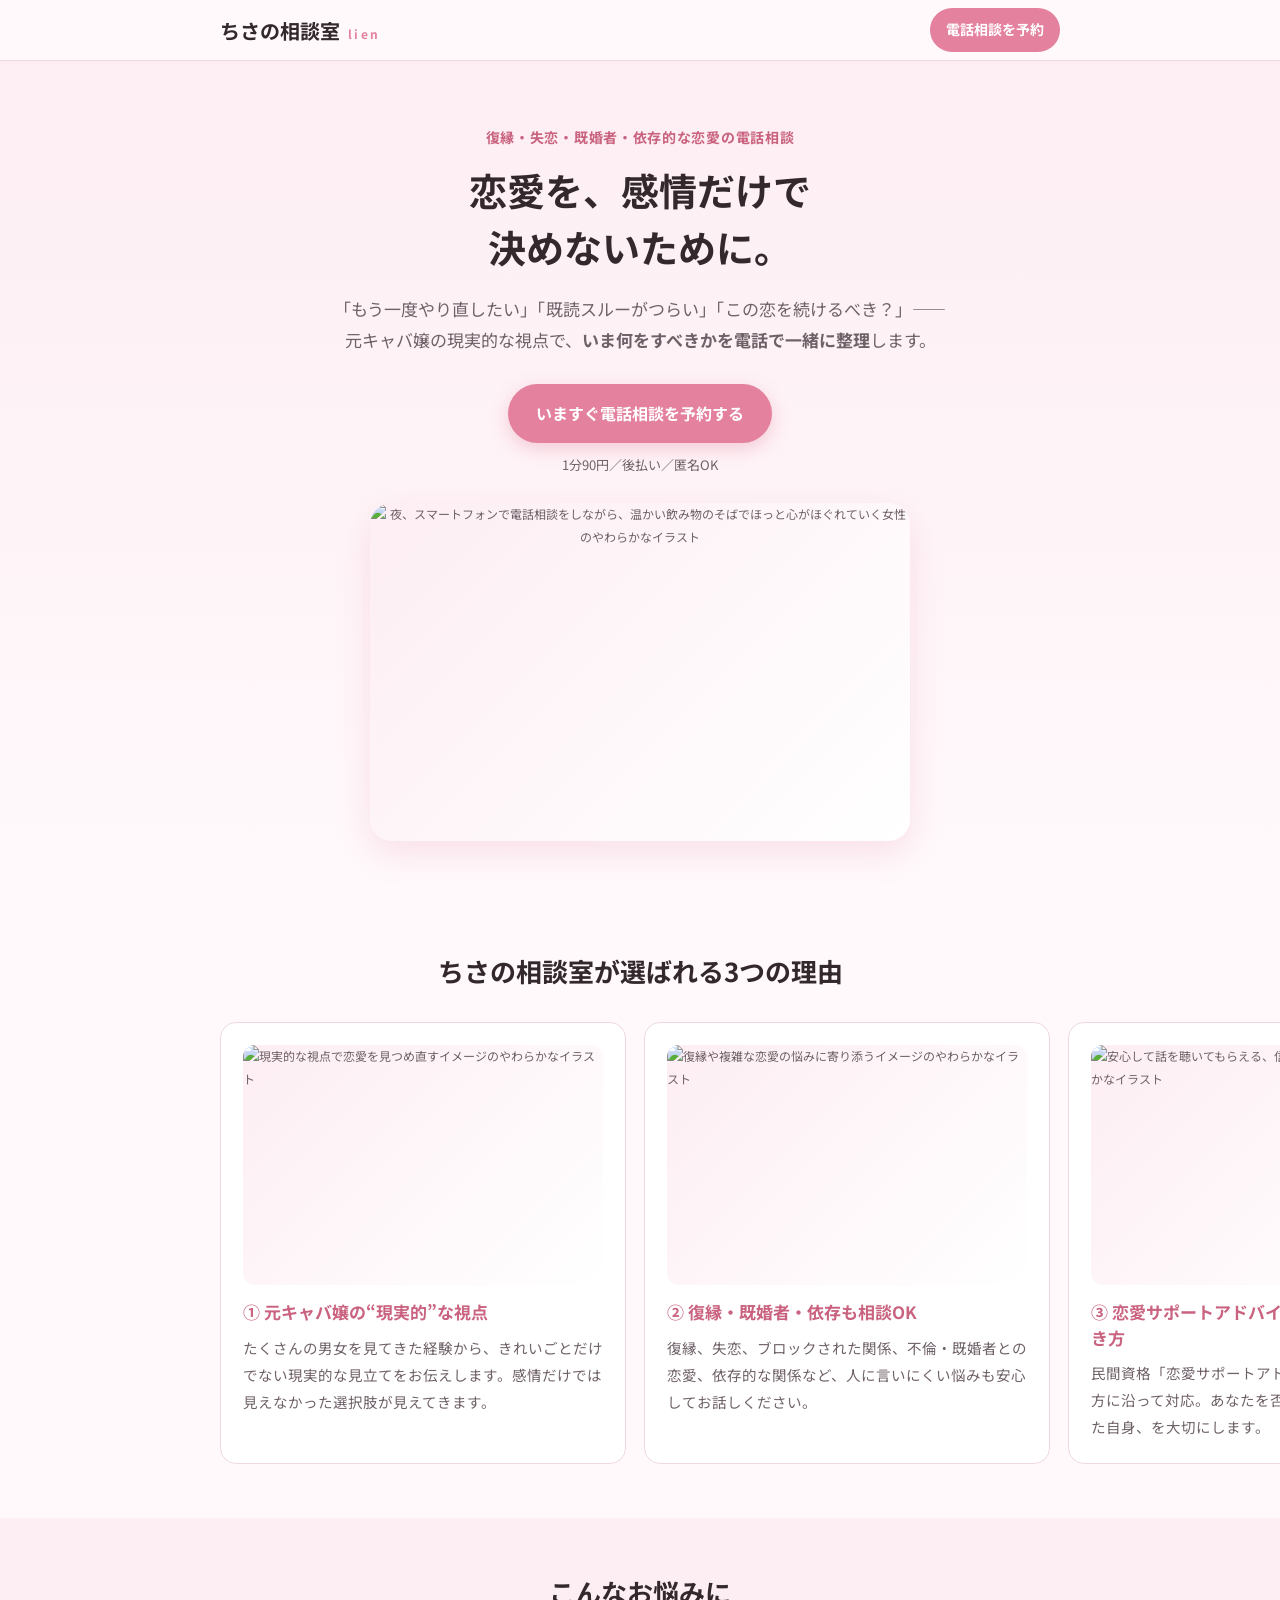
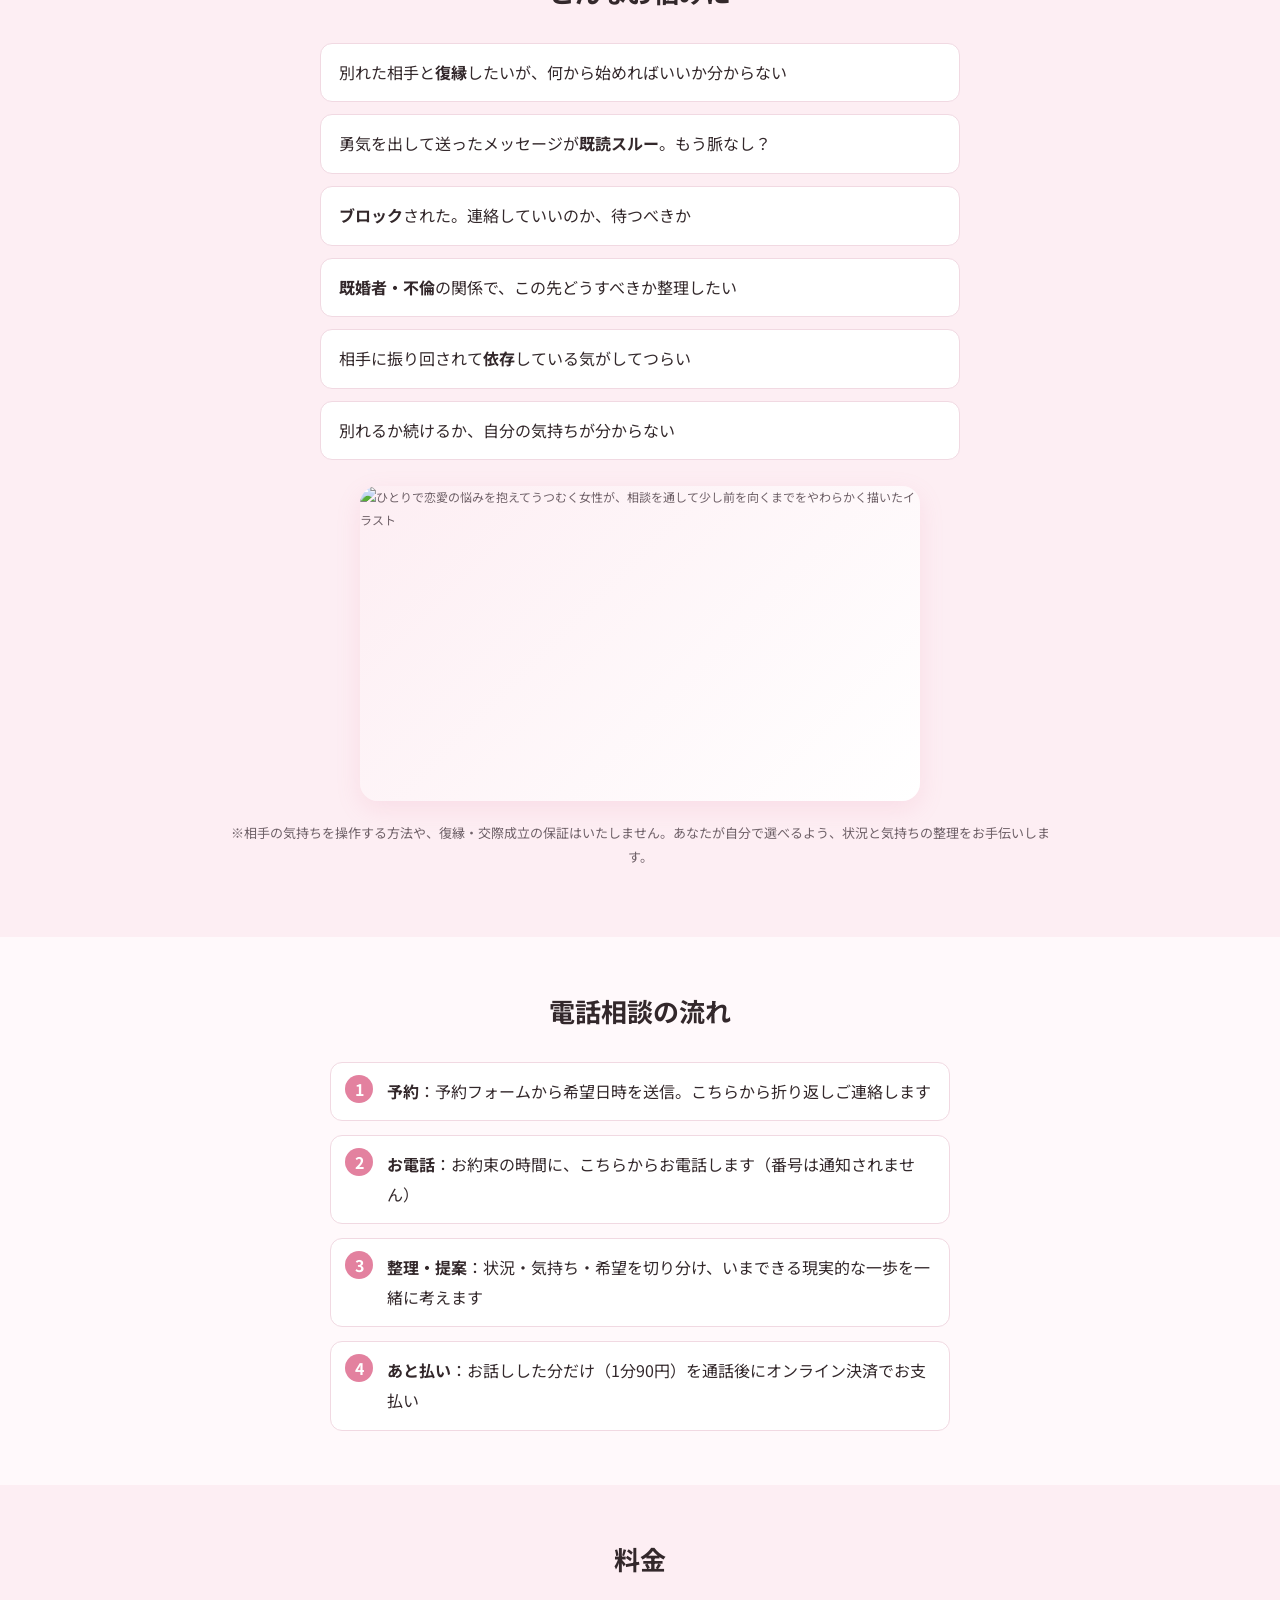
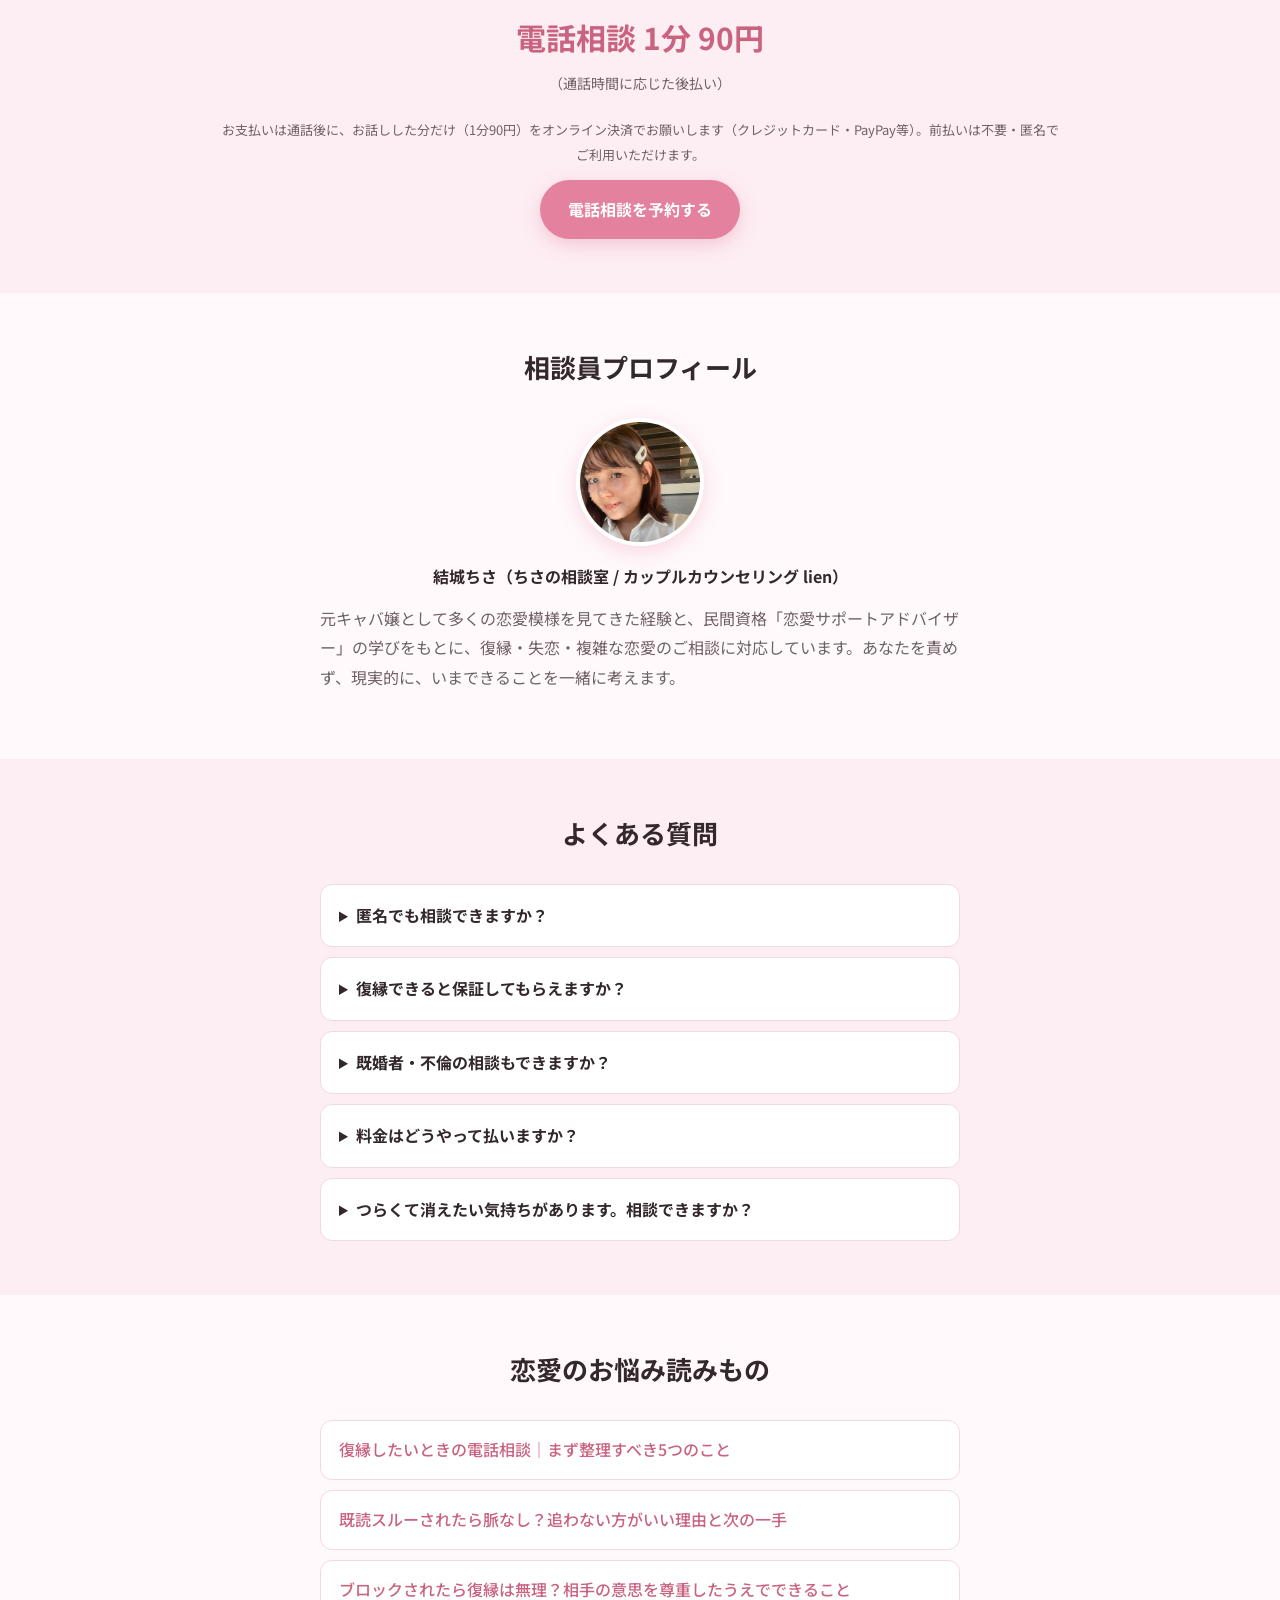
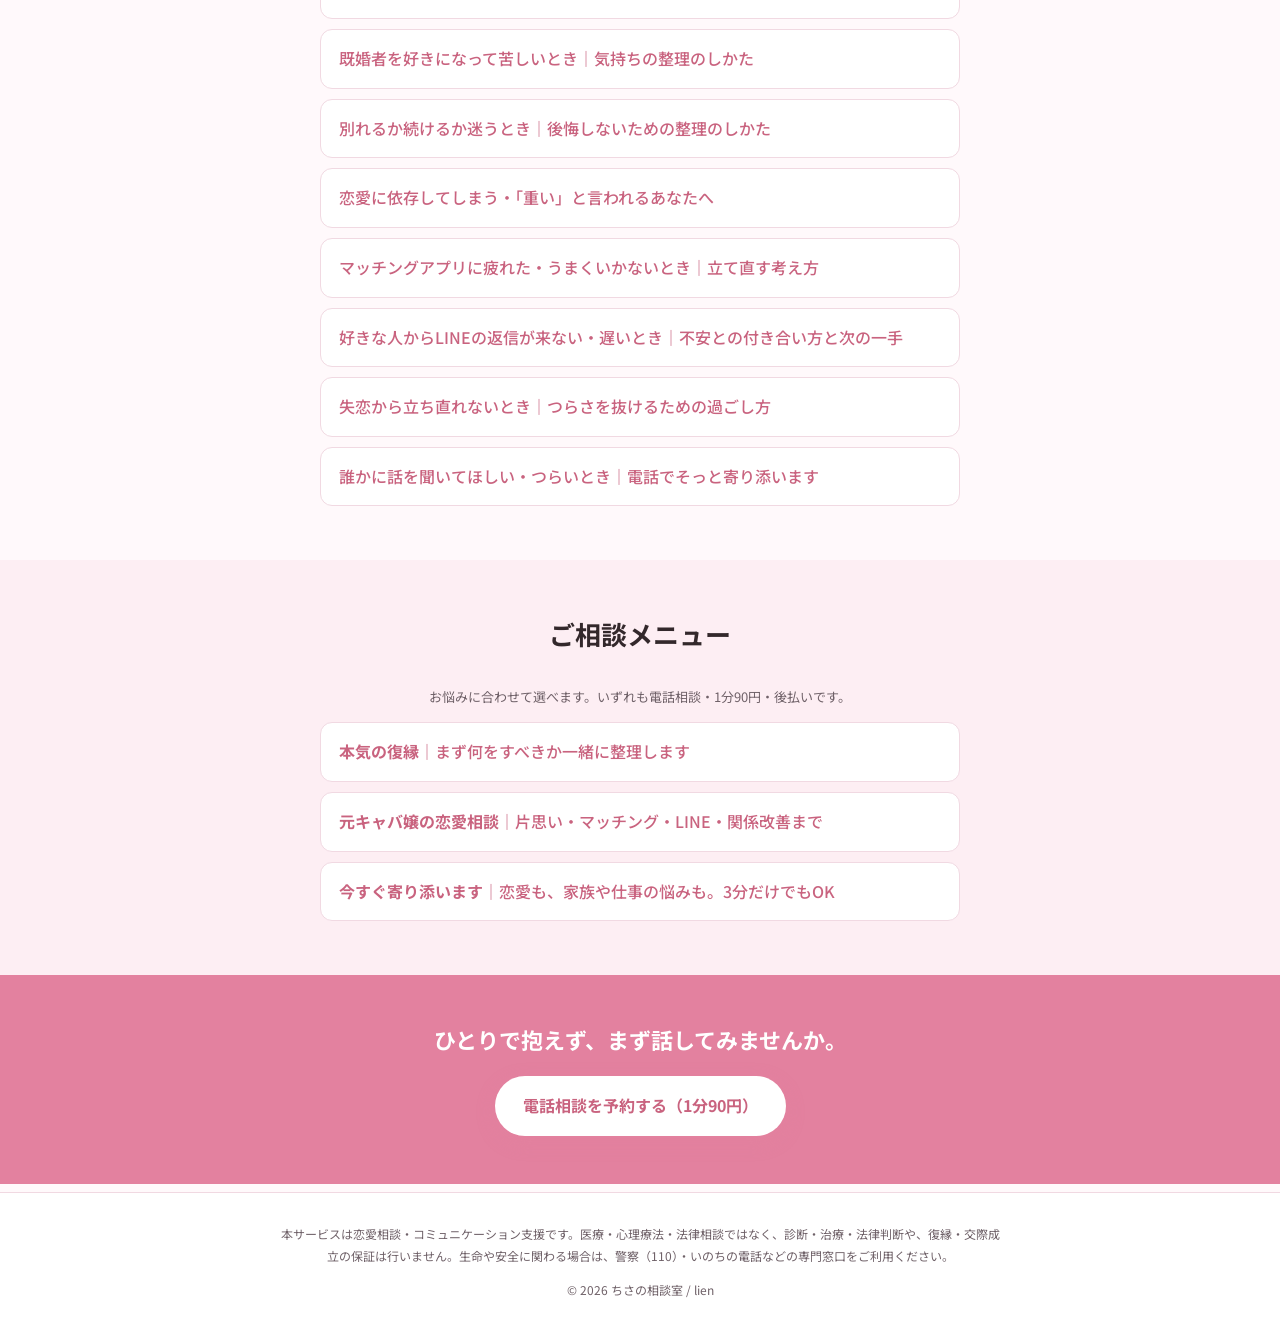
==== index.html @ 556e7021 "ココナラ撤去・自前サービス化：1分90円・通話後の従量後払い・予約フォーム/メール導線に変更" ====
<!DOCTYPE html>
<html lang="ja">
<head>
<meta charset="utf-8">
<meta name="viewport" content="width=device-width, initial-scale=1">
<title>復縁・恋愛の電話相談｜ちさの相談室（lien）｜元キャバ嬢の現実的アドバイス</title>
<meta name="description" content="復縁・失恋・既婚者・依存的な恋愛の電話相談。元キャバ嬢の現実的な視点と、恋愛サポートアドバイザー監修の安全な聴き方で、いま何をすべきかを一緒に整理します。1分90円・後払い。">
<meta name="keywords" content="復縁 電話相談,恋愛相談 電話,既婚者 恋愛 相談,ブロック 復縁,失恋 相談,元キャバ嬢 恋愛相談">
<link rel="canonical" href="https://soudan.lovesupport-advisor.com/">
<meta property="og:type" content="website">
<meta property="og:title" content="復縁・恋愛の電話相談｜ちさの相談室（lien）">
<meta property="og:description" content="復縁・失恋・既婚者・依存的な恋愛の電話相談。元キャバ嬢の現実的な視点で、いま何をすべきかを一緒に整理します。">
<meta property="og:url" content="https://soudan.lovesupport-advisor.com/">
<meta property="og:image" content="https://soudan.lovesupport-advisor.com/assets/img/ogp.png">
<meta name="twitter:card" content="summary_large_image">
<meta name="twitter:image" content="https://soudan.lovesupport-advisor.com/assets/img/ogp.png">
<link rel="preconnect" href="https://fonts.googleapis.com">
<link rel="preconnect" href="https://fonts.gstatic.com" crossorigin>
<link href="https://fonts.googleapis.com/css2?family=Noto+Sans+JP:wght@400;500;700&display=swap" rel="stylesheet">
<link rel="stylesheet" href="styles.css">
<script type="application/ld+json">
{
  "@context": "https://schema.org",
  "@type": "Service",
  "serviceType": "恋愛・復縁の電話相談",
  "provider": { "@type": "Person", "name": "結城ちさ", "brand": "ちさの相談室 / lien" },
  "areaServed": "JP",
  "description": "復縁・失恋・既婚者・依存的な恋愛の電話相談。元キャバ嬢の現実的な視点と、恋愛サポートアドバイザー監修の安全な聴き方で、いま何をすべきかを一緒に整理します。",
  "offers": { "@type": "Offer", "price": "90", "priceCurrency": "JPY", "description": "電話相談 1分90円（通話後の後払い）" }
}
</script>
</head>
<body>
<header class="hd">
  <div class="wrap hd__in">
    <a class="brand" href="./">ちさの相談室<span>lien</span></a>
    <a class="btn btn--sm" href="mailto:nonokapiano@icloud.com?subject=%E9%9B%BB%E8%A9%B1%E7%9B%B8%E8%AB%87%E3%81%AE%E4%BA%88%E7%B4%84%E5%B8%8C%E6%9C%9B" target="_blank" rel="noopener">電話相談を予約</a>
  </div>
</header>

<main>
  <!-- HERO -->
  <section class="hero">
    <div class="wrap">
      <p class="hero__eyebrow">復縁・失恋・既婚者・依存的な恋愛の電話相談</p>
      <h1 class="hero__title">恋愛を、感情だけで<br>決めないために。</h1>
      <p class="hero__lead">「もう一度やり直したい」「既読スルーがつらい」「この恋を続けるべき？」——<br>元キャバ嬢の現実的な視点で、<strong>いま何をすべきかを電話で一緒に整理</strong>します。</p>
      <div class="hero__cta">
        <a class="btn" href="mailto:nonokapiano@icloud.com?subject=%E9%9B%BB%E8%A9%B1%E7%9B%B8%E8%AB%87%E3%81%AE%E4%BA%88%E7%B4%84%E5%B8%8C%E6%9C%9B" target="_blank" rel="noopener">いますぐ電話相談を予約する</a>
        <span class="hero__note">1分90円／後払い／匿名OK</span>
      </div>
      <img class="ph hero__img" src="assets/img/hero.webp" alt="夜、スマートフォンで電話相談をしながら、温かい飲み物のそばでほっと心がほぐれていく女性のやわらかなイラスト" loading="eager" width="540" height="338">
    </div>
  </section>

  <!-- 強み -->
  <section class="sec">
    <div class="wrap">
      <h2 class="sec__title">ちさの相談室が選ばれる3つの理由</h2>
      <div class="cards">
        <div class="card">
          <img class="ph card__img" src="assets/img/strength-1.webp" alt="現実的な視点で恋愛を見つめ直すイメージのやわらかなイラスト" loading="lazy" width="360" height="240">
          <h3>① 元キャバ嬢の“現実的”な視点</h3>
          <p>たくさんの男女を見てきた経験から、きれいごとだけでない現実的な見立てをお伝えします。感情だけでは見えなかった選択肢が見えてきます。</p>
        </div>
        <div class="card">
          <img class="ph card__img" src="assets/img/strength-2.webp" alt="復縁や複雑な恋愛の悩みに寄り添うイメージのやわらかなイラスト" loading="lazy" width="360" height="240">
          <h3>② 復縁・既婚者・依存も相談OK</h3>
          <p>復縁、失恋、ブロックされた関係、不倫・既婚者との恋愛、依存的な関係など、人に言いにくい悩みも安心してお話しください。</p>
        </div>
        <div class="card">
          <img class="ph card__img" src="assets/img/strength-3.webp" alt="安心して話を聴いてもらえる、信頼と安全のイメージのやわらかなイラスト" loading="lazy" width="360" height="240">
          <h3>③ 恋愛サポートアドバイザー監修の安全な聴き方</h3>
          <p>民間資格「恋愛サポートアドバイザー」の倫理と聴き方に沿って対応。あなたを否定せず、決めるのはあなた自身、を大切にします。</p>
        </div>
      </div>
    </div>
  </section>

  <!-- こんな悩み -->
  <section class="sec sec--alt">
    <div class="wrap">
      <h2 class="sec__title">こんなお悩みに</h2>
      <ul class="needs">
        <li>別れた相手と<strong>復縁</strong>したいが、何から始めればいいか分からない</li>
        <li>勇気を出して送ったメッセージが<strong>既読スルー</strong>。もう脈なし？</li>
        <li><strong>ブロック</strong>された。連絡していいのか、待つべきか</li>
        <li><strong>既婚者・不倫</strong>の関係で、この先どうすべきか整理したい</li>
        <li>相手に振り回されて<strong>依存</strong>している気がしてつらい</li>
        <li>別れるか続けるか、自分の気持ちが分からない</li>
      </ul>
      <img class="ph nayami-img" src="assets/img/nayami.webp" alt="ひとりで恋愛の悩みを抱えてうつむく女性が、相談を通して少し前を向くまでをやわらかく描いたイラスト" loading="lazy" width="560" height="315">
      <p class="needs__note">※相手の気持ちを操作する方法や、復縁・交際成立の保証はいたしません。あなたが自分で選べるよう、状況と気持ちの整理をお手伝いします。</p>
    </div>
  </section>

  <!-- 流れ -->
  <section class="sec">
    <div class="wrap">
      <h2 class="sec__title">電話相談の流れ</h2>
      <ol class="flow">
        <li><b>予約</b>：予約フォームから希望日時を送信。こちらから折り返しご連絡します</li>
        <li><b>お電話</b>：お約束の時間に、こちらからお電話します（番号は通知されません）</li>
        <li><b>整理・提案</b>：状況・気持ち・希望を切り分け、いまできる現実的な一歩を一緒に考えます</li>
        <li><b>あと払い</b>：お話しした分だけ（1分90円）を通話後にオンライン決済でお支払い</li>
      </ol>
    </div>
  </section>

  <!-- 料金 -->
  <section class="sec sec--alt">
    <div class="wrap">
      <h2 class="sec__title">料金</h2>
      <p class="price"><b>電話相談 1分 90円</b><span>（通話時間に応じた後払い）</span></p>
      <p class="needs__note">お支払いは通話後に、お話しした分だけ（1分90円）をオンライン決済でお願いします（クレジットカード・PayPay等）。前払いは不要・匿名でご利用いただけます。</p>
      <div class="hero__cta"><a class="btn" href="mailto:nonokapiano@icloud.com?subject=%E9%9B%BB%E8%A9%B1%E7%9B%B8%E8%AB%87%E3%81%AE%E4%BA%88%E7%B4%84%E5%B8%8C%E6%9C%9B" target="_blank" rel="noopener">電話相談を予約する</a></div>
    </div>
  </section>

  <!-- プロフィール -->
  <section class="sec">
    <div class="wrap profile">
      <h2 class="sec__title">相談員プロフィール</h2>
      <img class="profile__photo" src="assets/img/profile.png" alt="ちさの相談室 相談員 結城ちさのプロフィール写真" loading="lazy" width="128" height="128">
      <p style="text-align:center"><b>結城ちさ（ちさの相談室 / カップルカウンセリング lien）</b></p>
      <p>元キャバ嬢として多くの恋愛模様を見てきた経験と、民間資格「恋愛サポートアドバイザー」の学びをもとに、復縁・失恋・複雑な恋愛のご相談に対応しています。あなたを責めず、現実的に、いまできることを一緒に考えます。</p>
    </div>
  </section>

  <!-- FAQ -->
  <section class="sec sec--alt">
    <div class="wrap">
      <h2 class="sec__title">よくある質問</h2>
      <div class="faq">
        <details><summary>匿名でも相談できますか？</summary><p>はい。お名前を出さずにご相談いただけます。安心してお話しください。</p></details>
        <details><summary>復縁できると保証してもらえますか？</summary><p>いいえ。恋愛の結果や相手の気持ちは保証できません。あなたが状況を整理し、自分で選べるよう支援するのが役割です。</p></details>
        <details><summary>既婚者・不倫の相談もできますか？</summary><p>はい。否定せずにお話をうかがい、状況の整理をお手伝いします。なお、法律上の判断は行いません。</p></details>
        <details><summary>料金はどうやって払いますか？</summary><p>通話後に、お話しした分だけ（1分90円）をオンライン決済でお支払いいただきます（クレジットカード・PayPay等）。前払いは不要です。</p></details>
        <details><summary>つらくて消えたい気持ちがあります。相談できますか？</summary><p>お気持ちをうかがいます。ただし医療や診断は行えないため、安全に関わる場合は専門の相談窓口や医療機関のご案内を優先します。</p></details>
      </div>
    </div>
  </section>

  <!-- お悩み記事 -->
  <section class="sec">
    <div class="wrap">
      <h2 class="sec__title">恋愛のお悩み読みもの</h2>
      <ul class="posts">
        <li><a href="articles/fukuen-denwa-soudan.html">復縁したいときの電話相談｜まず整理すべき5つのこと</a></li>
        <li><a href="articles/kidoku-suru.html">既読スルーされたら脈なし？追わない方がいい理由と次の一手</a></li>
        <li><a href="articles/block-fukuen.html">ブロックされたら復縁は無理？相手の意思を尊重したうえでできること</a></li>
        <li><a href="articles/kikonsha-renai.html">既婚者を好きになって苦しいとき｜気持ちの整理のしかた</a></li>
        <li><a href="articles/wakareru-mayou.html">別れるか続けるか迷うとき｜後悔しないための整理のしかた</a></li>
        <li><a href="articles/renai-izon.html">恋愛に依存してしまう・「重い」と言われるあなたへ</a></li>
        <li><a href="articles/matching-app-tsukareta.html">マッチングアプリに疲れた・うまくいかないとき｜立て直す考え方</a></li>
        <li><a href="articles/line-henji-konai.html">好きな人からLINEの返信が来ない・遅いとき｜不安との付き合い方と次の一手</a></li>
        <li><a href="articles/shitsuren-tachinaori.html">失恋から立ち直れないとき｜つらさを抜けるための過ごし方</a></li>
        <li><a href="articles/dareka-ni-hanashitai.html">誰かに話を聞いてほしい・つらいとき｜電話でそっと寄り添います</a></li>
      </ul>
    </div>
  </section>

  <!-- ご相談メニュー -->
  <section class="sec sec--alt">
    <div class="wrap">
      <h2 class="sec__title">ご相談メニュー</h2>
      <p class="needs__note" style="margin-top:0">お悩みに合わせて選べます。いずれも電話相談・1分90円・後払いです。</p>
      <ul class="posts">
        <li><a href="mailto:nonokapiano@icloud.com?subject=%E9%9B%BB%E8%A9%B1%E7%9B%B8%E8%AB%87%E3%81%AE%E4%BA%88%E7%B4%84%E5%B8%8C%E6%9C%9B" target="_blank" rel="noopener"><b>本気の復縁</b>｜まず何をすべきか一緒に整理します</a></li>
        <li><a href="mailto:nonokapiano@icloud.com?subject=%E9%9B%BB%E8%A9%B1%E7%9B%B8%E8%AB%87%E3%81%AE%E4%BA%88%E7%B4%84%E5%B8%8C%E6%9C%9B" target="_blank" rel="noopener"><b>元キャバ嬢の恋愛相談</b>｜片思い・マッチング・LINE・関係改善まで</a></li>
        <li><a href="mailto:nonokapiano@icloud.com?subject=%E9%9B%BB%E8%A9%B1%E7%9B%B8%E8%AB%87%E3%81%AE%E4%BA%88%E7%B4%84%E5%B8%8C%E6%9C%9B" target="_blank" rel="noopener"><b>今すぐ寄り添います</b>｜恋愛も、家族や仕事の悩みも。3分だけでもOK</a></li>
      </ul>
    </div>
  </section>

  <section class="cta-band">
    <div class="wrap">
      <h2>ひとりで抱えず、まず話してみませんか。</h2>
      <a class="btn btn--light" href="mailto:nonokapiano@icloud.com?subject=%E9%9B%BB%E8%A9%B1%E7%9B%B8%E8%AB%87%E3%81%AE%E4%BA%88%E7%B4%84%E5%B8%8C%E6%9C%9B" target="_blank" rel="noopener">電話相談を予約する（1分90円）</a>
    </div>
  </section>
</main>

<footer class="ft">
  <div class="wrap">
    <p class="ft__note">本サービスは恋愛相談・コミュニケーション支援です。医療・心理療法・法律相談ではなく、診断・治療・法律判断や、復縁・交際成立の保証は行いません。生命や安全に関わる場合は、警察（110）・いのちの電話などの専門窓口をご利用ください。</p>
    <p class="ft__copy">© <span id="y">2026</span> ちさの相談室 / lien</p>
  </div>
</footer>
<script>document.getElementById('y').textContent=new Date().getFullYear();</script>
</body>
</html>
---- styles.css ----
:root{
  --pink:#e3819f; --pink-d:#c9637f; --ink:#33282b; --muted:#6f6168;
  --bg:#fff9fb; --alt:#fdeef3; --line:#f1d9e2; --gold:#c9a227;
  --maxw:880px;
}
*{box-sizing:border-box}
html{scroll-behavior:smooth}
body{margin:0;font-family:"Noto Sans JP",sans-serif;color:var(--ink);background:var(--bg);line-height:1.85;-webkit-font-smoothing:antialiased}
.wrap{max-width:var(--maxw);margin:0 auto;padding:0 20px}
a{color:var(--pink-d)}
h1,h2,h3{line-height:1.5}

/* header */
.hd{position:sticky;top:0;background:rgba(255,249,251,.92);backdrop-filter:blur(6px);border-bottom:1px solid var(--line);z-index:10}
.hd__in{display:flex;align-items:center;justify-content:space-between;height:60px}
.brand{font-weight:700;font-size:20px;text-decoration:none;color:var(--ink)}
.brand span{font-size:12px;color:var(--pink);margin-left:8px;letter-spacing:.2em}

/* buttons */
.btn{display:inline-block;background:var(--pink);color:#fff;text-decoration:none;font-weight:700;
  padding:15px 28px;border-radius:999px;box-shadow:0 6px 18px rgba(227,129,159,.35);transition:.15s}
.btn:hover{background:var(--pink-d);transform:translateY(-1px)}
.btn--sm{padding:9px 16px;font-size:14px;box-shadow:none}
.btn--light{background:#fff;color:var(--pink-d)}

/* hero */
.hero{background:linear-gradient(180deg,var(--alt),var(--bg));padding:64px 0 56px;text-align:center}
.hero__eyebrow{color:var(--pink-d);font-weight:700;font-size:14px;letter-spacing:.05em;margin:0 0 10px}
.hero__title{font-size:38px;margin:0 0 18px;font-weight:700}
.hero__lead{font-size:17px;color:var(--muted);max-width:640px;margin:0 auto 28px}
.hero__cta{display:flex;flex-direction:column;align-items:center;gap:10px}
.hero__note{font-size:13px;color:var(--muted)}

/* sections */
.sec{padding:54px 0}
.sec--alt{background:var(--alt)}
.sec__title{font-size:26px;text-align:center;margin:0 0 32px}
.cta-band{background:var(--pink);color:#fff;text-align:center;padding:48px 0}
.cta-band h2{margin:0 0 20px;font-size:22px}

/* cards */
.cards{display:grid;grid-template-columns:1fr 1fr 1fr;gap:18px}
.card{background:#fff;border:1px solid var(--line);border-radius:16px;padding:22px}
.card h3{font-size:17px;margin:0 0 10px;color:var(--pink-d)}
.card p{margin:0;font-size:14.5px;color:var(--muted)}

/* needs */
.needs{list-style:none;padding:0;margin:0 auto;max-width:640px;display:grid;gap:12px}
.needs li{background:#fff;border:1px solid var(--line);border-radius:12px;padding:14px 18px}
.needs__note{font-size:13px;color:var(--muted);text-align:center;margin-top:20px}

/* flow */
.flow{counter-reset:s;list-style:none;padding:0;max-width:620px;margin:0 auto;display:grid;gap:14px}
.flow li{position:relative;background:#fff;border:1px solid var(--line);border-radius:12px;padding:14px 18px 14px 56px}
.flow li::before{counter-increment:s;content:counter(s);position:absolute;left:14px;top:12px;
  width:28px;height:28px;border-radius:50%;background:var(--pink);color:#fff;display:grid;place-items:center;font-weight:700}

/* price */
.price{text-align:center;font-size:18px}
.price b{font-size:30px;color:var(--pink-d);display:block}
.price span{font-size:14px;color:var(--muted)}

/* profile / faq / posts */
.profile p{max-width:640px;margin:0 auto 12px;color:var(--muted)}
.profile b{color:var(--ink)}
.faq{max-width:640px;margin:0 auto;display:grid;gap:10px}
.faq details{background:#fff;border:1px solid var(--line);border-radius:12px;padding:6px 18px}
.faq summary{cursor:pointer;font-weight:700;padding:10px 0}
.faq p{margin:0 0 12px;color:var(--muted);font-size:14.5px}
.posts{max-width:640px;margin:0 auto;padding:0;list-style:none;display:grid;gap:10px}
.posts a{display:block;background:#fff;border:1px solid var(--line);border-radius:12px;padding:14px 18px;text-decoration:none;font-weight:500}
.posts a:hover{border-color:var(--pink)}

/* footer */
.ft{background:#fff;border-top:1px solid var(--line);padding:30px 0;margin-top:8px}
.ft__note{font-size:12px;color:var(--muted);max-width:720px;margin:0 auto 12px;text-align:center}
.ft__copy{text-align:center;font-size:12px;color:var(--muted)}

/* article */
.article{max-width:720px;margin:0 auto;padding:40px 20px}
.article h1{font-size:28px;margin:0 0 8px}
.article .lead{color:var(--muted)}
.article h2{font-size:21px;margin:34px 0 12px;border-left:5px solid var(--pink);padding-left:12px}
.article p,.article li{font-size:16px;color:#473b40}
.article .back{display:inline-block;margin:8px 0 18px;font-size:14px}
.article .cta-inline{background:var(--alt);border-radius:14px;padding:22px;text-align:center;margin:30px 0}

/* images */
.ph{display:block;width:100%;object-fit:cover;background:linear-gradient(135deg,var(--alt),#fff);color:var(--muted);font-size:12px}
.hero__img{max-width:540px;margin:26px auto 0;border-radius:22px;aspect-ratio:16/10;box-shadow:0 12px 34px rgba(227,129,159,.20)}
.card__img{width:100%;aspect-ratio:3/2;border-radius:12px;margin-bottom:14px}
.nayami-img{max-width:560px;margin:26px auto 0;border-radius:18px;aspect-ratio:16/9;box-shadow:0 8px 24px rgba(227,129,159,.15)}
.profile__photo{width:128px;height:128px;border-radius:50%;object-fit:cover;border:4px solid #fff;box-shadow:0 6px 20px rgba(227,129,159,.28);display:block;margin:0 auto 16px;background:var(--alt)}
.art-hero{width:100%;aspect-ratio:1200/480;border-radius:16px;margin:6px 0 22px;box-shadow:0 8px 24px rgba(227,129,159,.14)}

@media(max-width:720px){
  .hero__title{font-size:30px}
  .cards{grid-template-columns:1fr}
  .sec__title{font-size:22px}
}
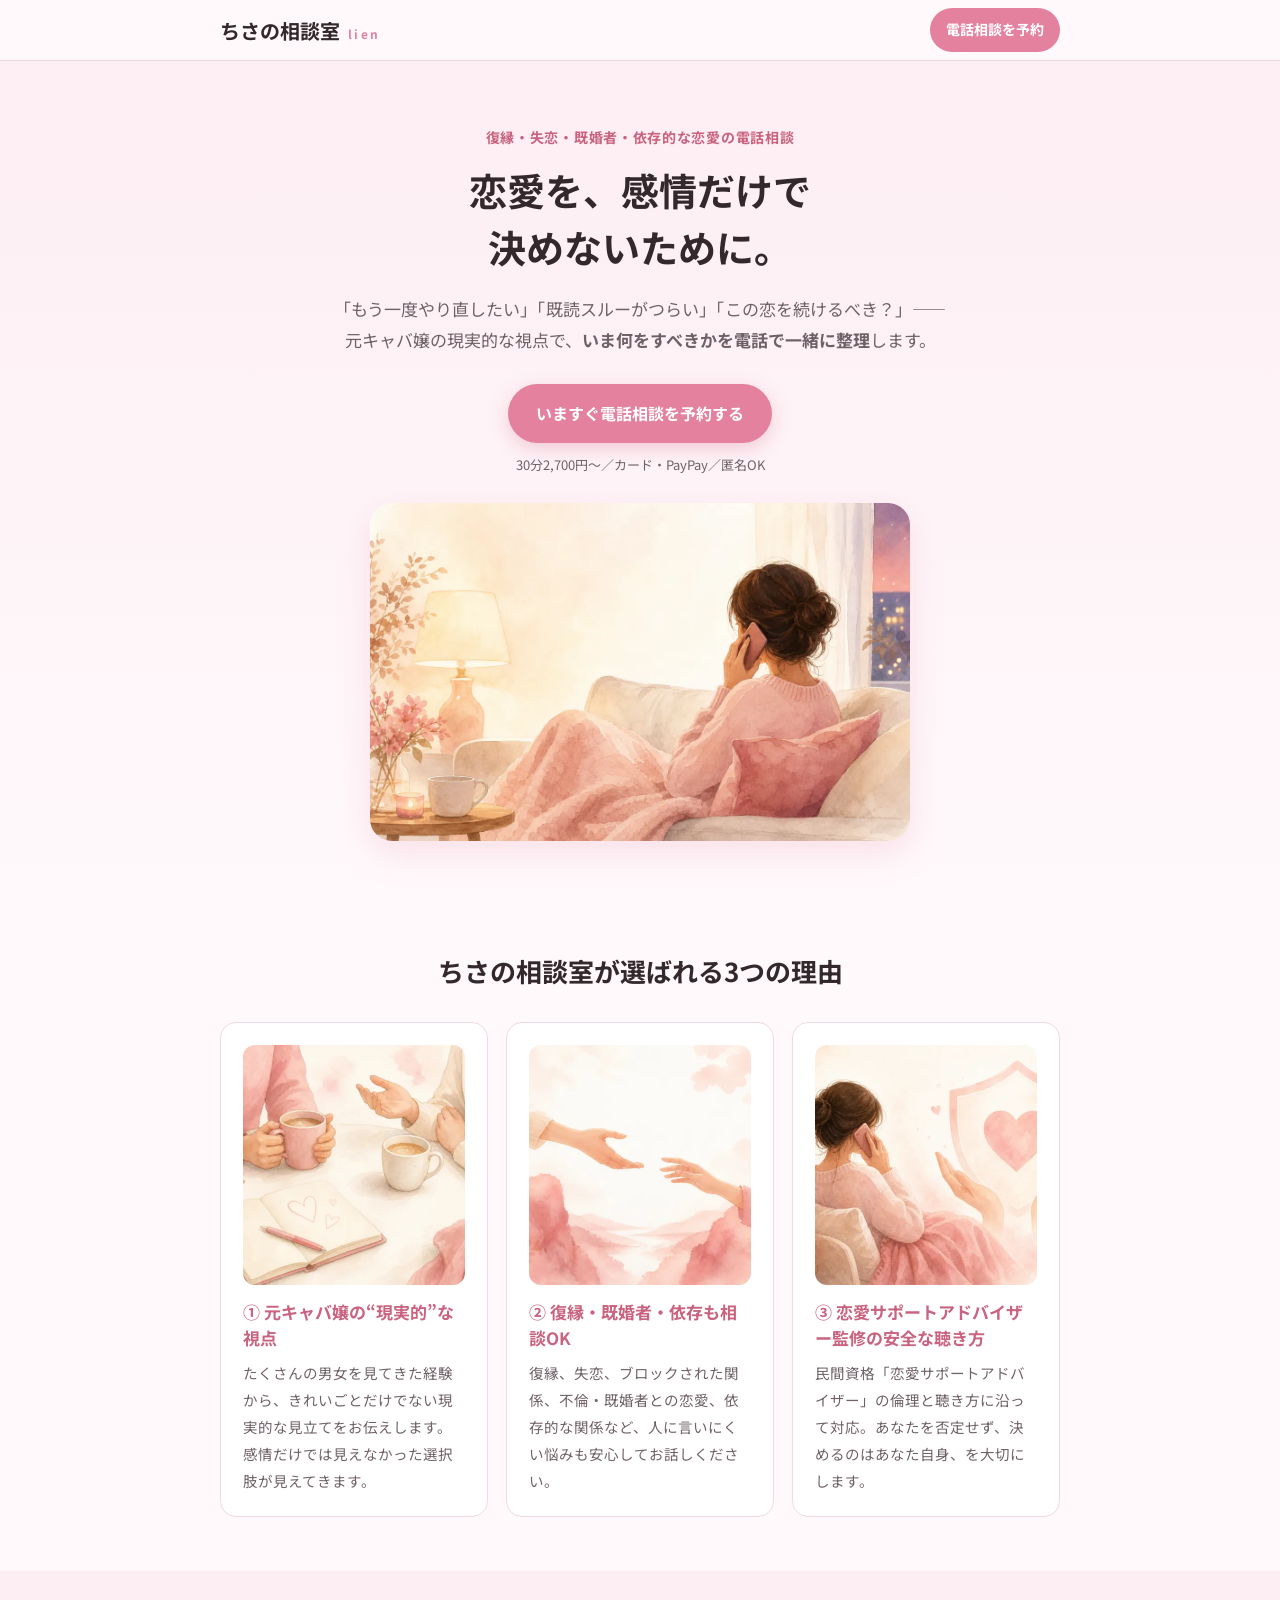
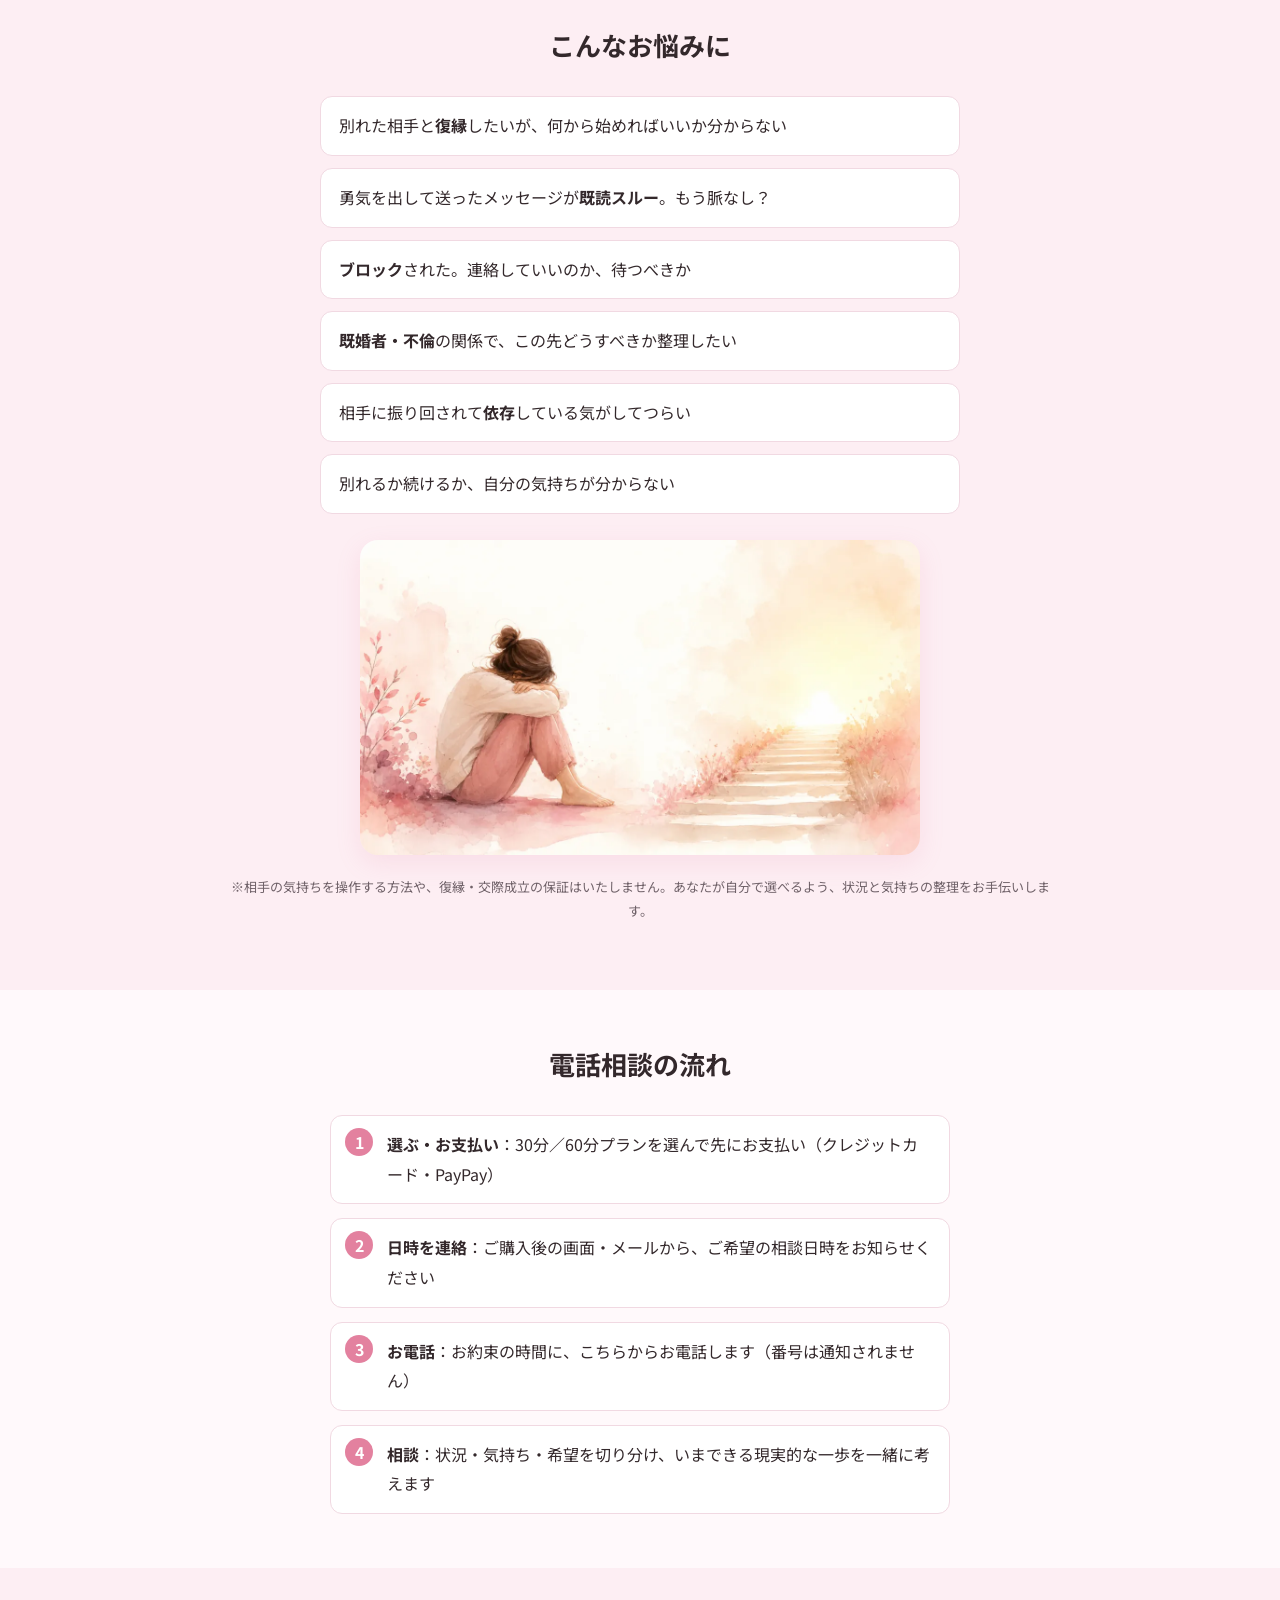
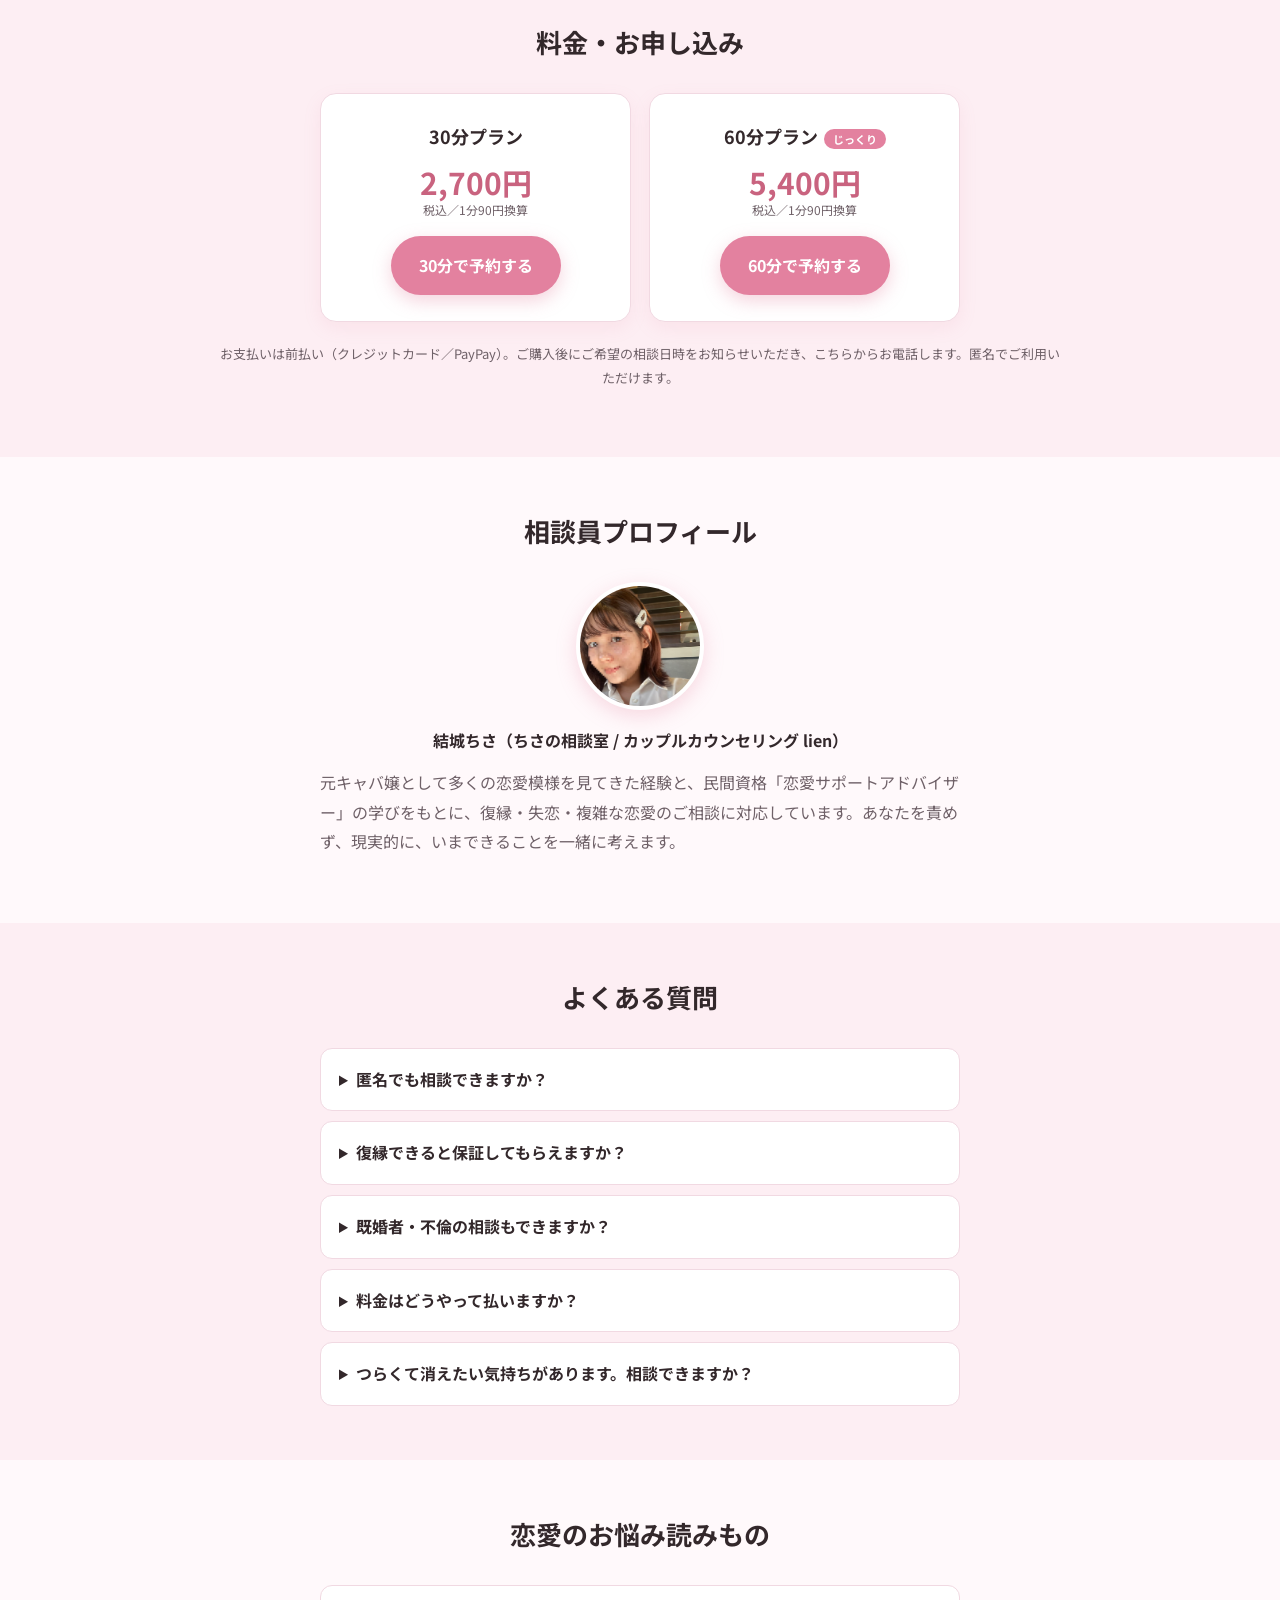
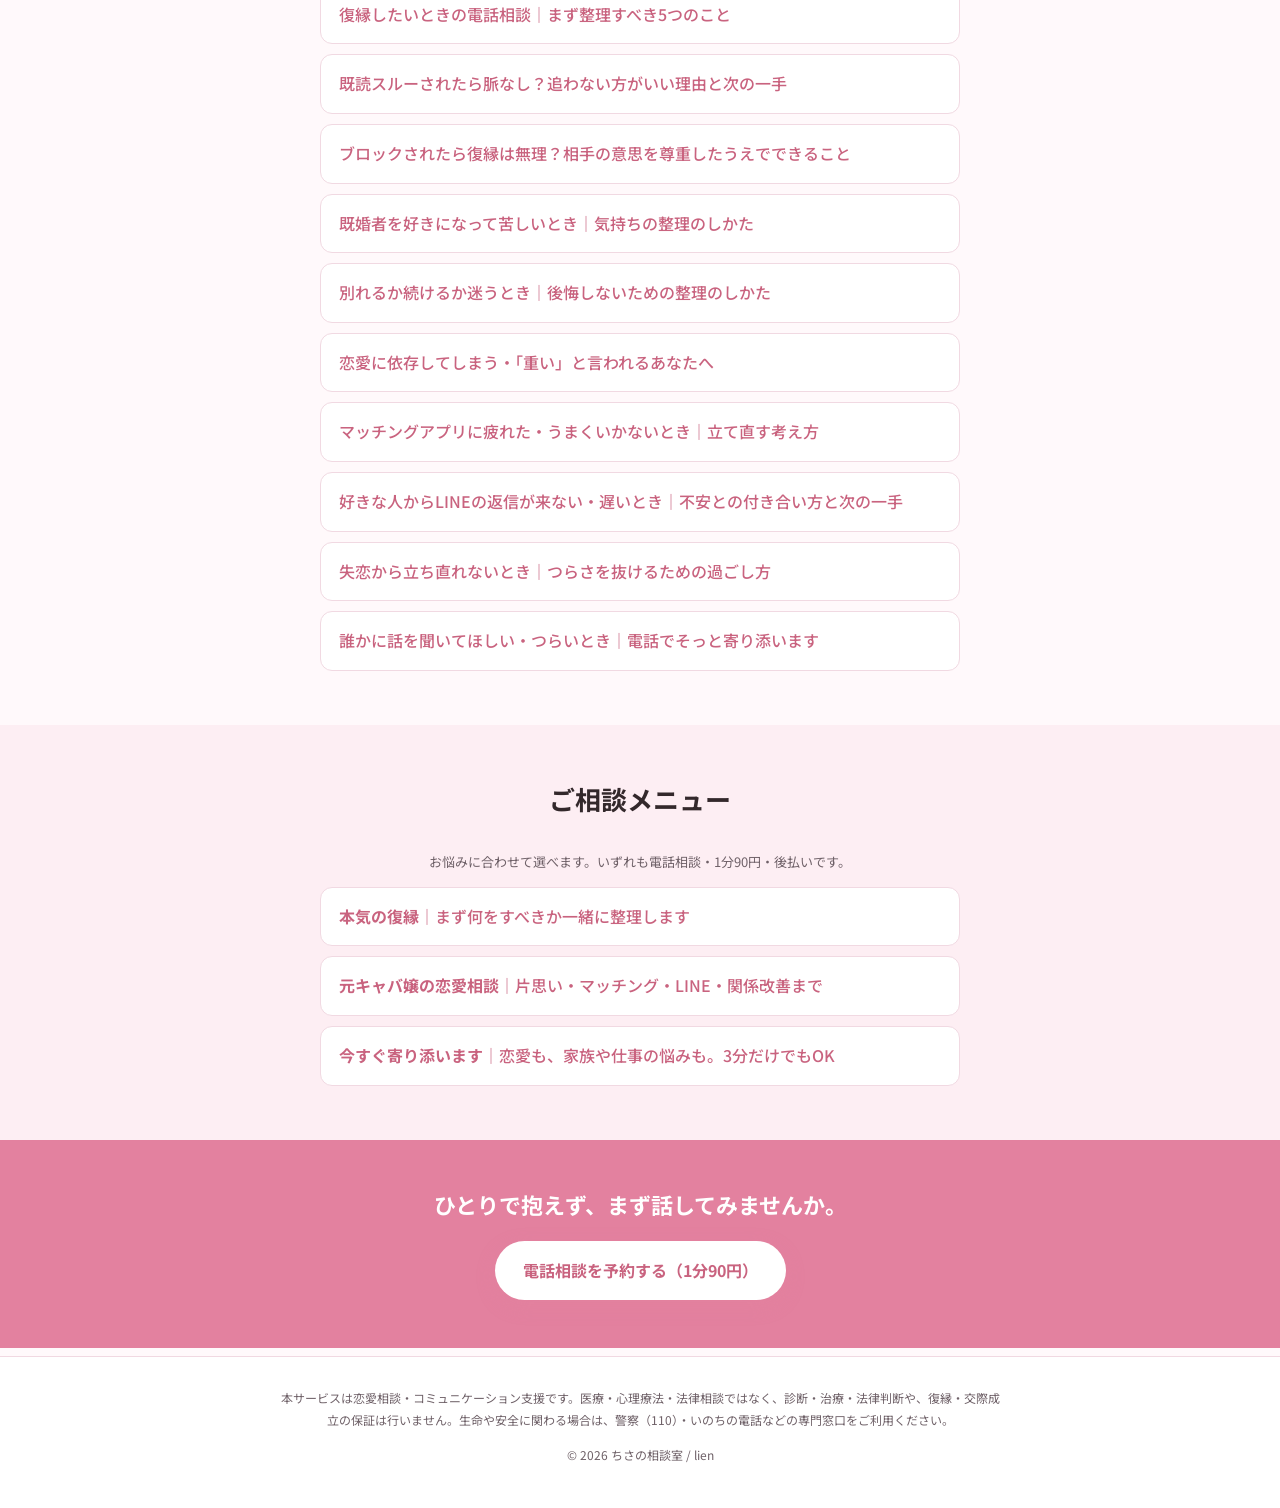
==== commit 740e77eb: "前払いブロック制に変更：料金30分2700/60分5400のStripe(PayPay可)購入導線、流れ/FAQ/CTAを#planへ、hero文言更新" ====
--- a/index.html
+++ b/index.html
@@ -34,7 +34,7 @@
 <header class="hd">
   <div class="wrap hd__in">
     <a class="brand" href="./">ちさの相談室<span>lien</span></a>
-    <a class="btn btn--sm" href="mailto:nonokapiano@icloud.com?subject=%E9%9B%BB%E8%A9%B1%E7%9B%B8%E8%AB%87%E3%81%AE%E4%BA%88%E7%B4%84%E5%B8%8C%E6%9C%9B" target="_blank" rel="noopener">電話相談を予約</a>
+    <a class="btn btn--sm" href="#plan">電話相談を予約</a>
   </div>
 </header>
 
@@ -46,8 +46,8 @@
       <h1 class="hero__title">恋愛を、感情だけで<br>決めないために。</h1>
       <p class="hero__lead">「もう一度やり直したい」「既読スルーがつらい」「この恋を続けるべき？」——<br>元キャバ嬢の現実的な視点で、<strong>いま何をすべきかを電話で一緒に整理</strong>します。</p>
       <div class="hero__cta">
-        <a class="btn" href="mailto:nonokapiano@icloud.com?subject=%E9%9B%BB%E8%A9%B1%E7%9B%B8%E8%AB%87%E3%81%AE%E4%BA%88%E7%B4%84%E5%B8%8C%E6%9C%9B" target="_blank" rel="noopener">いますぐ電話相談を予約する</a>
-        <span class="hero__note">1分90円／後払い／匿名OK</span>
+        <a class="btn" href="#plan">いますぐ電話相談を予約する</a>
+        <span class="hero__note">30分2,700円〜／カード・PayPay／匿名OK</span>
       </div>
       <img class="ph hero__img" src="assets/img/hero.webp" alt="夜、スマートフォンで電話相談をしながら、温かい飲み物のそばでほっと心がほぐれていく女性のやわらかなイラスト" loading="eager" width="540" height="338">
     </div>
@@ -99,21 +99,31 @@
     <div class="wrap">
       <h2 class="sec__title">電話相談の流れ</h2>
       <ol class="flow">
-        <li><b>予約</b>：予約フォームから希望日時を送信。こちらから折り返しご連絡します</li>
+        <li><b>選ぶ・お支払い</b>：30分／60分プランを選んで先にお支払い（クレジットカード・PayPay）</li>
+        <li><b>日時を連絡</b>：ご購入後の画面・メールから、ご希望の相談日時をお知らせください</li>
         <li><b>お電話</b>：お約束の時間に、こちらからお電話します（番号は通知されません）</li>
-        <li><b>整理・提案</b>：状況・気持ち・希望を切り分け、いまできる現実的な一歩を一緒に考えます</li>
-        <li><b>あと払い</b>：お話しした分だけ（1分90円）を通話後にオンライン決済でお支払い</li>
+        <li><b>相談</b>：状況・気持ち・希望を切り分け、いまできる現実的な一歩を一緒に考えます</li>
       </ol>
     </div>
   </section>
 
-  <!-- 料金 -->
-  <section class="sec sec--alt">
-    <div class="wrap">
-      <h2 class="sec__title">料金</h2>
-      <p class="price"><b>電話相談 1分 90円</b><span>（通話時間に応じた後払い）</span></p>
-      <p class="needs__note">お支払いは通話後に、お話しした分だけ（1分90円）をオンライン決済でお願いします（クレジットカード・PayPay等）。前払いは不要・匿名でご利用いただけます。</p>
-      <div class="hero__cta"><a class="btn" href="mailto:nonokapiano@icloud.com?subject=%E9%9B%BB%E8%A9%B1%E7%9B%B8%E8%AB%87%E3%81%AE%E4%BA%88%E7%B4%84%E5%B8%8C%E6%9C%9B" target="_blank" rel="noopener">電話相談を予約する</a></div>
+  <!-- 料金・申し込み -->
+  <section class="sec sec--alt" id="plan">
+    <div class="wrap">
+      <h2 class="sec__title">料金・お申し込み</h2>
+      <div class="plans">
+        <div class="plan">
+          <div class="plan__name">30分プラン</div>
+          <div class="plan__price">2,700円<span>税込／1分90円換算</span></div>
+          <a class="btn" href="https://buy.stripe.com/bJedR81MA1wXfXqcbl4AU03" target="_blank" rel="noopener">30分で予約する</a>
+        </div>
+        <div class="plan">
+          <div class="plan__name">60分プラン<span class="plan__badge">じっくり</span></div>
+          <div class="plan__price">5,400円<span>税込／1分90円換算</span></div>
+          <a class="btn" href="https://buy.stripe.com/00w14m9f22B1eTm3EP4AU04" target="_blank" rel="noopener">60分で予約する</a>
+        </div>
+      </div>
+      <p class="needs__note">お支払いは前払い（クレジットカード／PayPay）。ご購入後にご希望の相談日時をお知らせいただき、こちらからお電話します。匿名でご利用いただけます。</p>
     </div>
   </section>
 
@@ -135,7 +145,7 @@
         <details><summary>匿名でも相談できますか？</summary><p>はい。お名前を出さずにご相談いただけます。安心してお話しください。</p></details>
         <details><summary>復縁できると保証してもらえますか？</summary><p>いいえ。恋愛の結果や相手の気持ちは保証できません。あなたが状況を整理し、自分で選べるよう支援するのが役割です。</p></details>
         <details><summary>既婚者・不倫の相談もできますか？</summary><p>はい。否定せずにお話をうかがい、状況の整理をお手伝いします。なお、法律上の判断は行いません。</p></details>
-        <details><summary>料金はどうやって払いますか？</summary><p>通話後に、お話しした分だけ（1分90円）をオンライン決済でお支払いいただきます（クレジットカード・PayPay等）。前払いは不要です。</p></details>
+        <details><summary>料金はどうやって払いますか？</summary><p>30分2,700円／60分5,400円（いずれも1分90円換算）の前払いです。クレジットカードまたはPayPayでお支払いいただけます。ご購入後に相談日時を調整します。</p></details>
         <details><summary>つらくて消えたい気持ちがあります。相談できますか？</summary><p>お気持ちをうかがいます。ただし医療や診断は行えないため、安全に関わる場合は専門の相談窓口や医療機関のご案内を優先します。</p></details>
       </div>
     </div>
@@ -166,9 +176,9 @@
       <h2 class="sec__title">ご相談メニュー</h2>
       <p class="needs__note" style="margin-top:0">お悩みに合わせて選べます。いずれも電話相談・1分90円・後払いです。</p>
       <ul class="posts">
-        <li><a href="mailto:nonokapiano@icloud.com?subject=%E9%9B%BB%E8%A9%B1%E7%9B%B8%E8%AB%87%E3%81%AE%E4%BA%88%E7%B4%84%E5%B8%8C%E6%9C%9B" target="_blank" rel="noopener"><b>本気の復縁</b>｜まず何をすべきか一緒に整理します</a></li>
-        <li><a href="mailto:nonokapiano@icloud.com?subject=%E9%9B%BB%E8%A9%B1%E7%9B%B8%E8%AB%87%E3%81%AE%E4%BA%88%E7%B4%84%E5%B8%8C%E6%9C%9B" target="_blank" rel="noopener"><b>元キャバ嬢の恋愛相談</b>｜片思い・マッチング・LINE・関係改善まで</a></li>
-        <li><a href="mailto:nonokapiano@icloud.com?subject=%E9%9B%BB%E8%A9%B1%E7%9B%B8%E8%AB%87%E3%81%AE%E4%BA%88%E7%B4%84%E5%B8%8C%E6%9C%9B" target="_blank" rel="noopener"><b>今すぐ寄り添います</b>｜恋愛も、家族や仕事の悩みも。3分だけでもOK</a></li>
+        <li><a href="#plan"><b>本気の復縁</b>｜まず何をすべきか一緒に整理します</a></li>
+        <li><a href="#plan"><b>元キャバ嬢の恋愛相談</b>｜片思い・マッチング・LINE・関係改善まで</a></li>
+        <li><a href="#plan"><b>今すぐ寄り添います</b>｜恋愛も、家族や仕事の悩みも。3分だけでもOK</a></li>
       </ul>
     </div>
   </section>
@@ -176,7 +186,7 @@
   <section class="cta-band">
     <div class="wrap">
       <h2>ひとりで抱えず、まず話してみませんか。</h2>
-      <a class="btn btn--light" href="mailto:nonokapiano@icloud.com?subject=%E9%9B%BB%E8%A9%B1%E7%9B%B8%E8%AB%87%E3%81%AE%E4%BA%88%E7%B4%84%E5%B8%8C%E6%9C%9B" target="_blank" rel="noopener">電話相談を予約する（1分90円）</a>
+      <a class="btn btn--light" href="#plan">電話相談を予約する（1分90円）</a>
     </div>
   </section>
 </main>
--- a/styles.css
+++ b/styles.css
@@ -93,8 +93,17 @@
 .profile__photo{width:128px;height:128px;border-radius:50%;object-fit:cover;border:4px solid #fff;box-shadow:0 6px 20px rgba(227,129,159,.28);display:block;margin:0 auto 16px;background:var(--alt)}
 .art-hero{width:100%;aspect-ratio:1200/480;border-radius:16px;margin:6px 0 22px;box-shadow:0 8px 24px rgba(227,129,159,.14)}
 
+/* plans */
+.plans{display:grid;grid-template-columns:1fr 1fr;gap:18px;max-width:640px;margin:0 auto 8px}
+.plan{background:#fff;border:1px solid var(--line);border-radius:16px;padding:26px 22px;text-align:center;box-shadow:0 6px 18px rgba(227,129,159,.10)}
+.plan__name{font-weight:700;font-size:18px;margin-bottom:10px}
+.plan__badge{font-size:11px;background:var(--pink);color:#fff;border-radius:999px;padding:2px 9px;margin-left:6px;vertical-align:middle}
+.plan__price{font-size:30px;font-weight:700;color:var(--pink-d);margin-bottom:18px;line-height:1.3}
+.plan__price span{display:block;font-size:12px;color:var(--muted);font-weight:400}
+
 @media(max-width:720px){
   .hero__title{font-size:30px}
   .cards{grid-template-columns:1fr}
+  .plans{grid-template-columns:1fr}
   .sec__title{font-size:22px}
 }
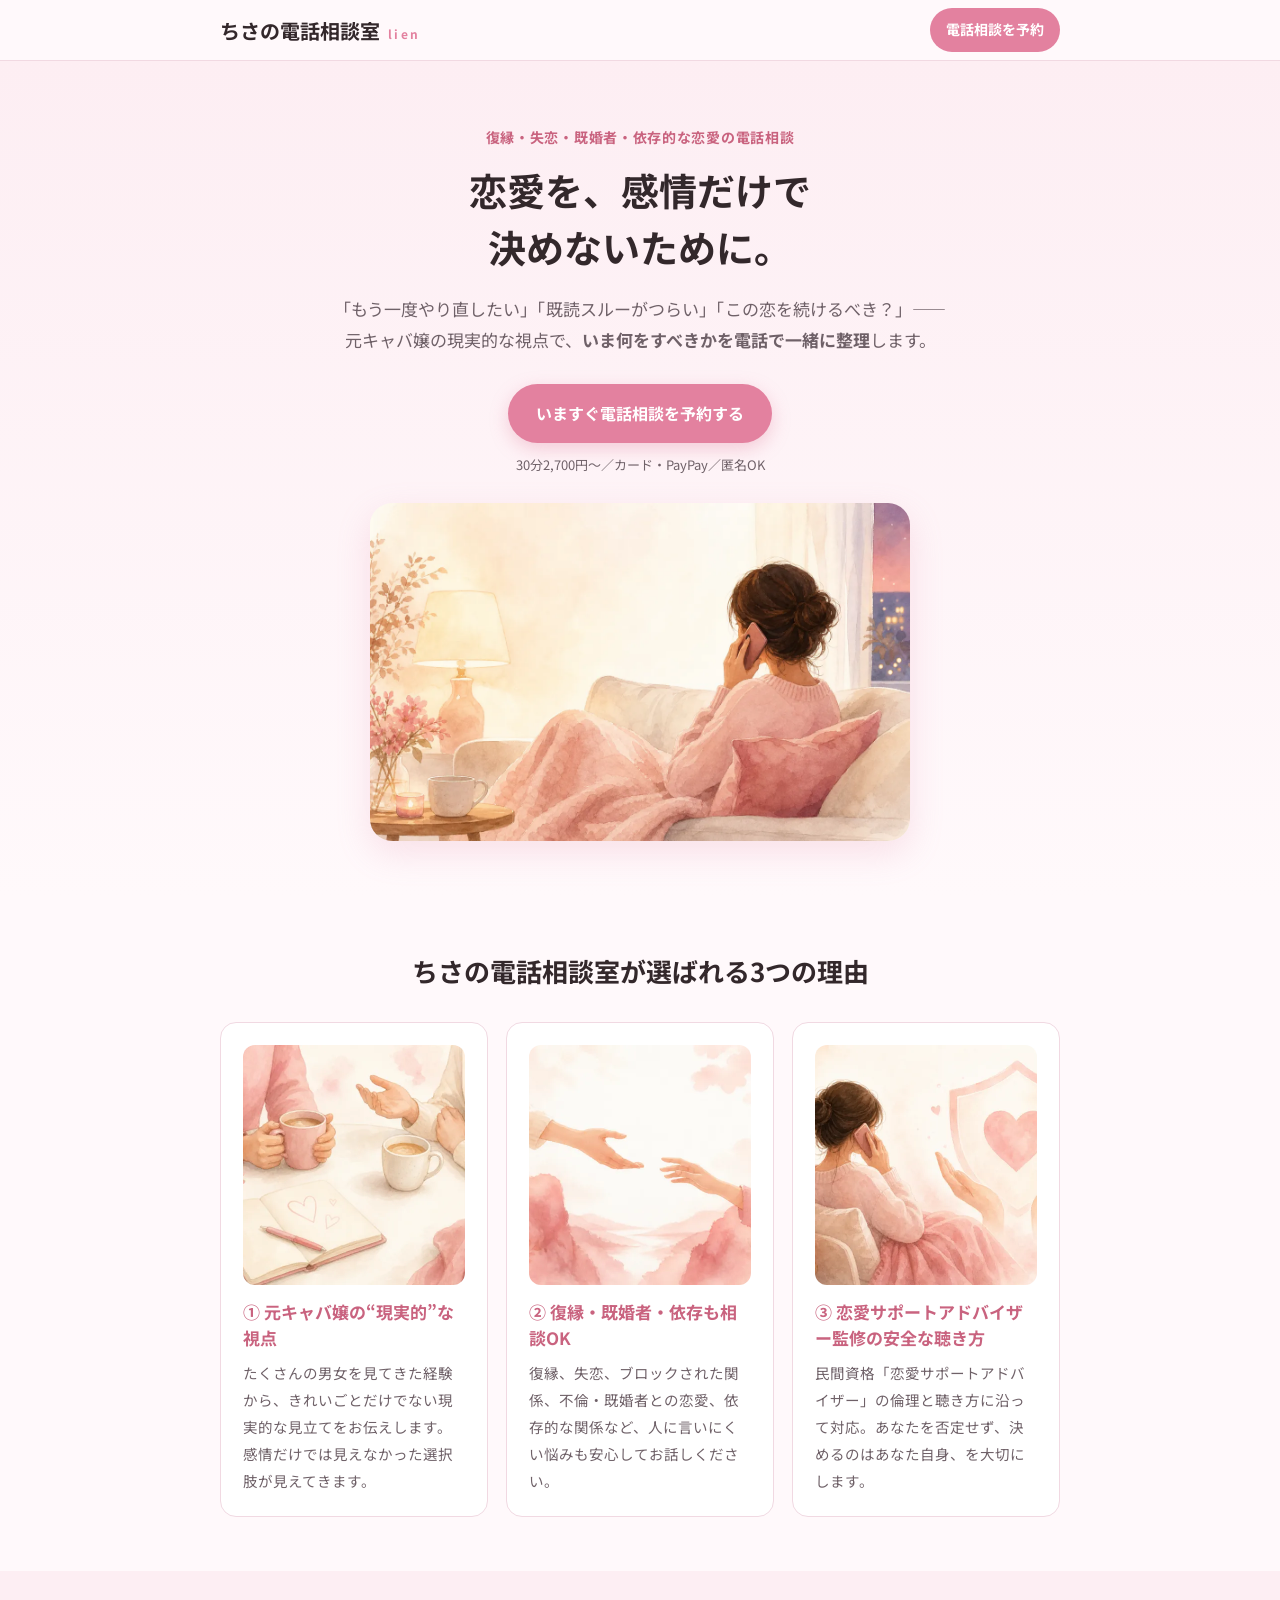
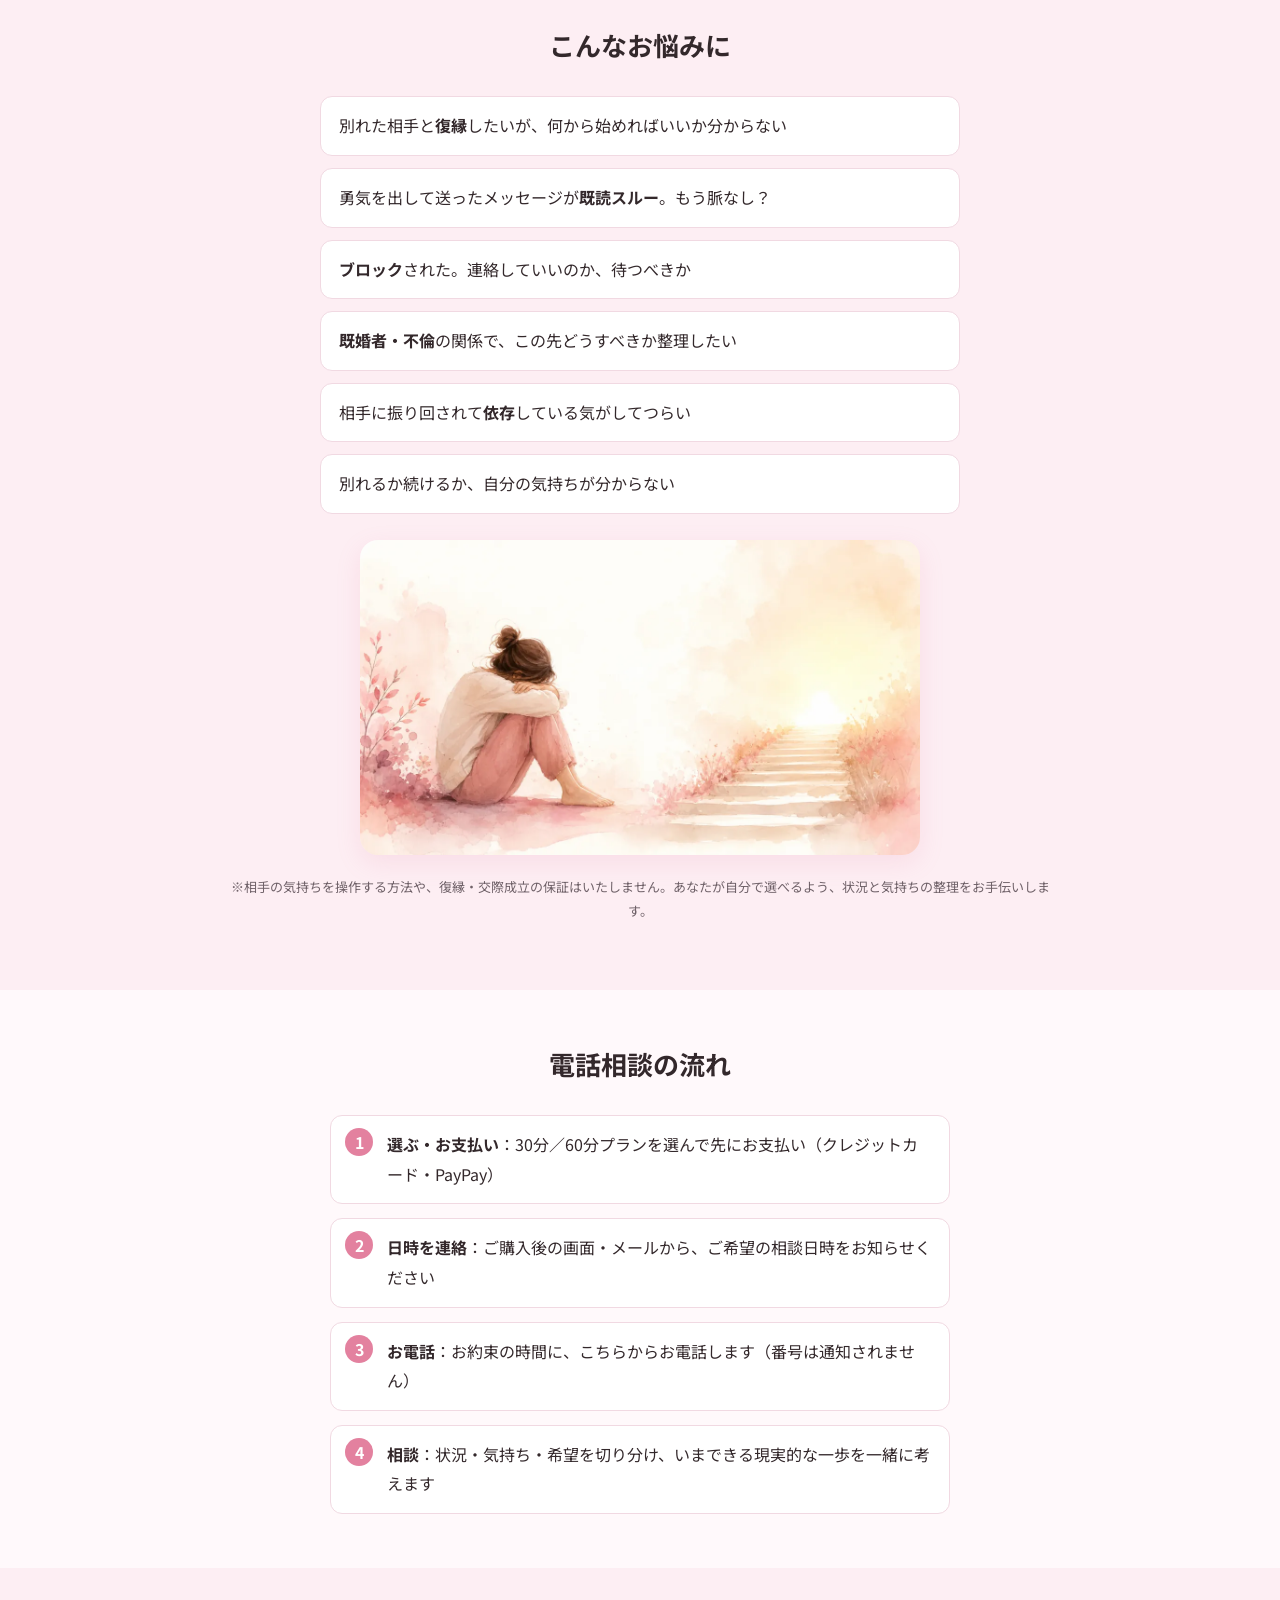
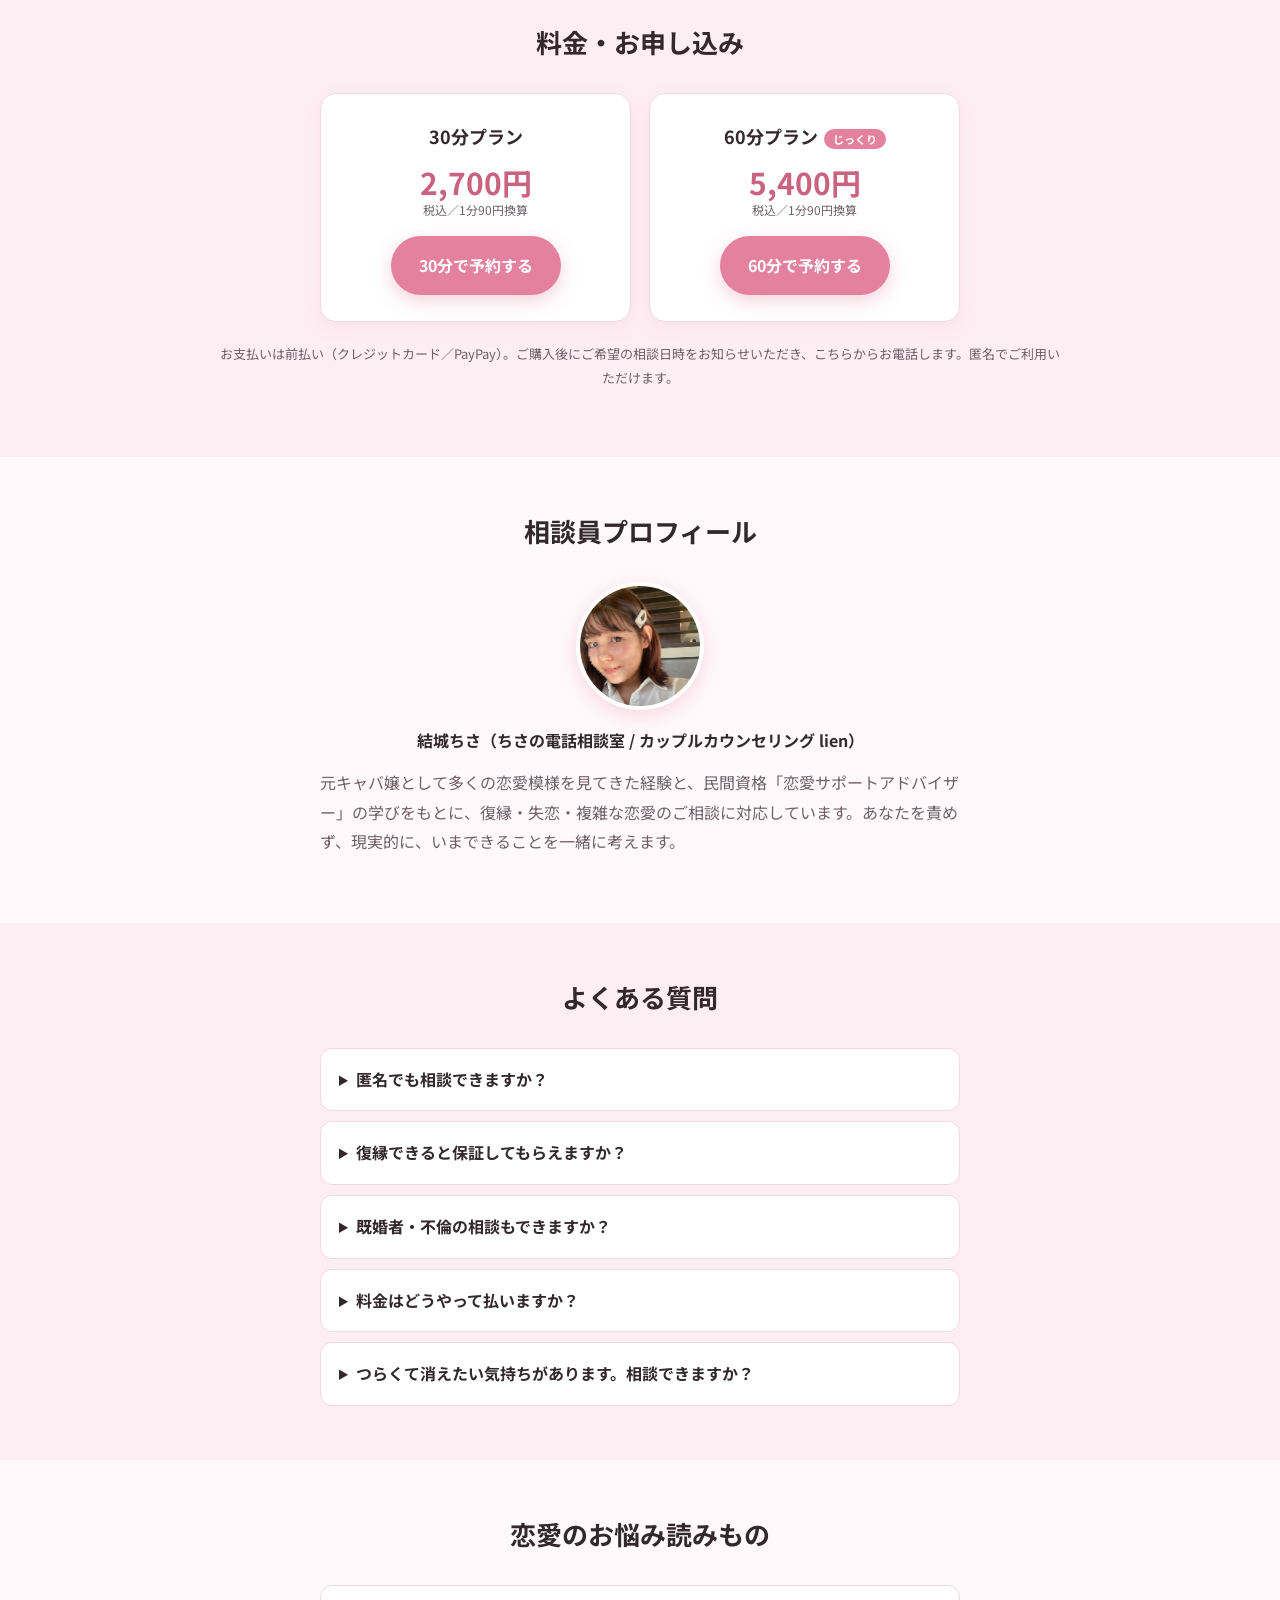
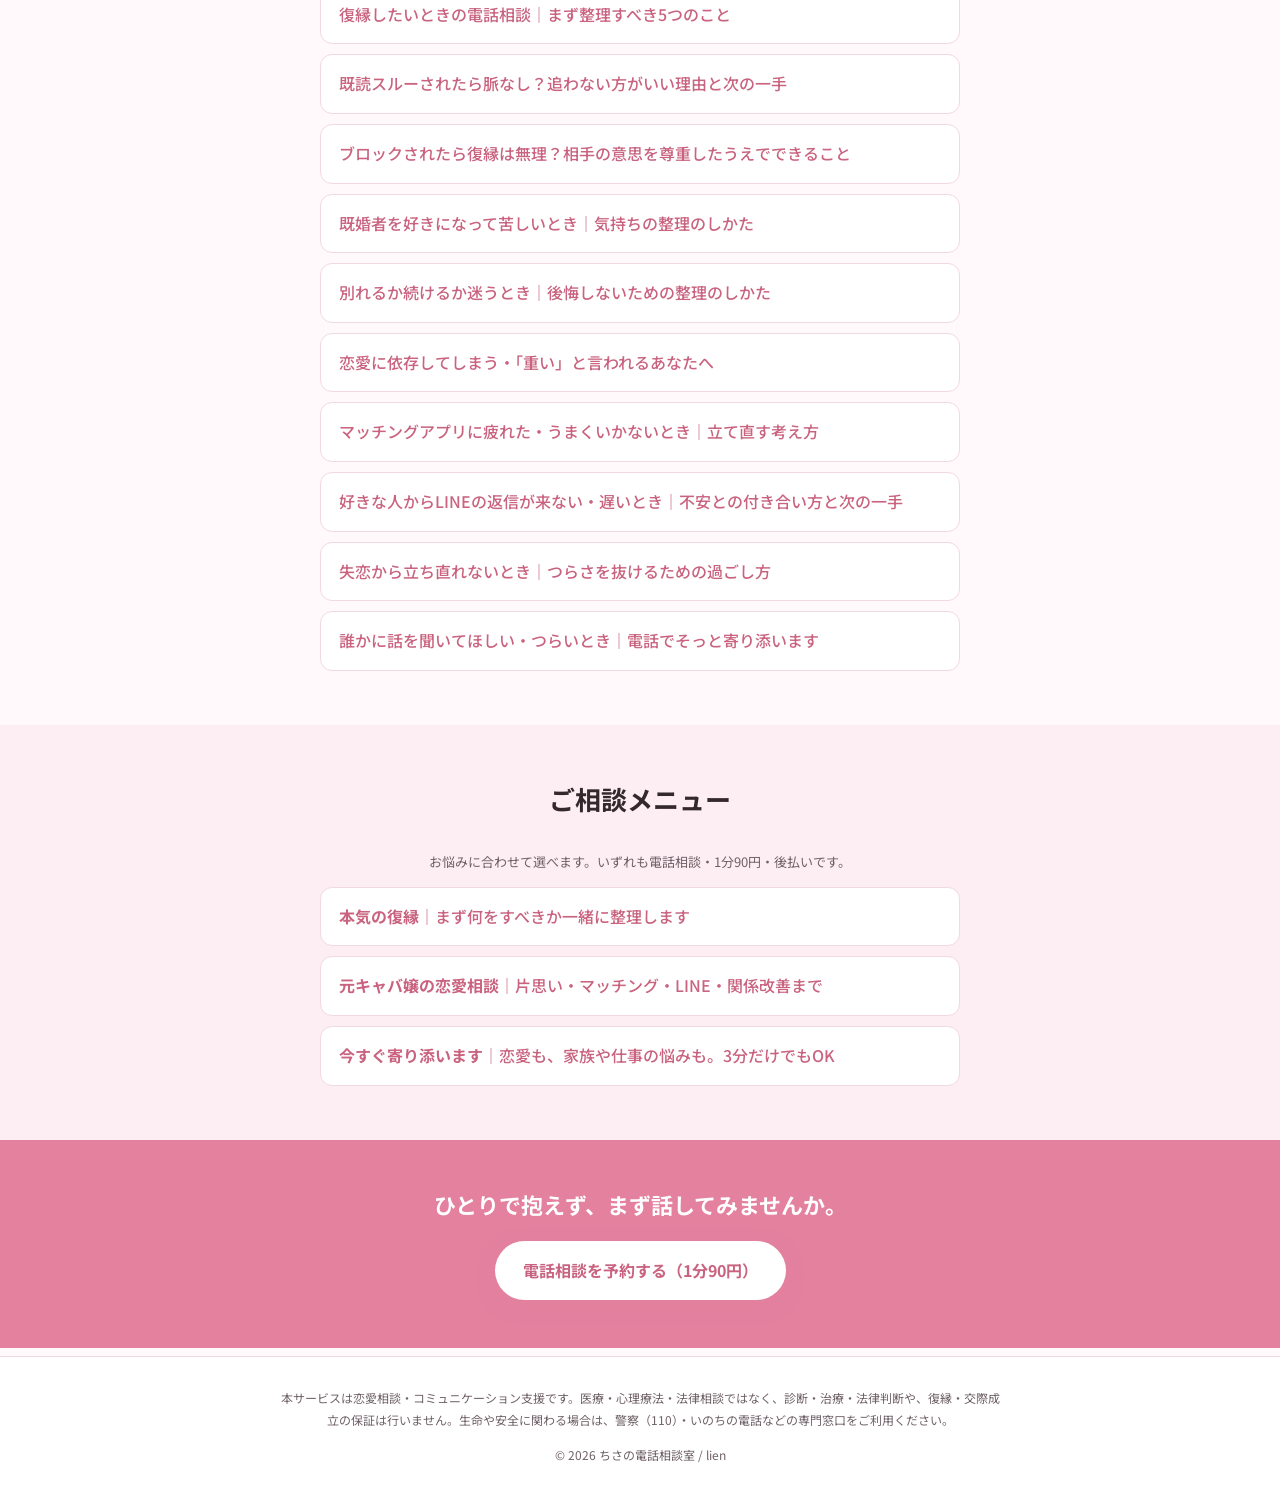
==== commit 6fbb7197: "ブランド名を「ちさの電話相談室」に変更（電話相談キーワードを屋号に反映・ドットコムは不採用）" ====
--- a/index.html
+++ b/index.html
@@ -3,12 +3,12 @@
 <head>
 <meta charset="utf-8">
 <meta name="viewport" content="width=device-width, initial-scale=1">
-<title>復縁・恋愛の電話相談｜ちさの相談室（lien）｜元キャバ嬢の現実的アドバイス</title>
+<title>復縁・恋愛の電話相談｜ちさの電話相談室（lien）｜元キャバ嬢の現実的アドバイス</title>
 <meta name="description" content="復縁・失恋・既婚者・依存的な恋愛の電話相談。元キャバ嬢の現実的な視点と、恋愛サポートアドバイザー監修の安全な聴き方で、いま何をすべきかを一緒に整理します。1分90円・後払い。">
 <meta name="keywords" content="復縁 電話相談,恋愛相談 電話,既婚者 恋愛 相談,ブロック 復縁,失恋 相談,元キャバ嬢 恋愛相談">
 <link rel="canonical" href="https://soudan.lovesupport-advisor.com/">
 <meta property="og:type" content="website">
-<meta property="og:title" content="復縁・恋愛の電話相談｜ちさの相談室（lien）">
+<meta property="og:title" content="復縁・恋愛の電話相談｜ちさの電話相談室（lien）">
 <meta property="og:description" content="復縁・失恋・既婚者・依存的な恋愛の電話相談。元キャバ嬢の現実的な視点で、いま何をすべきかを一緒に整理します。">
 <meta property="og:url" content="https://soudan.lovesupport-advisor.com/">
 <meta property="og:image" content="https://soudan.lovesupport-advisor.com/assets/img/ogp.png">
@@ -23,7 +23,7 @@
   "@context": "https://schema.org",
   "@type": "Service",
   "serviceType": "恋愛・復縁の電話相談",
-  "provider": { "@type": "Person", "name": "結城ちさ", "brand": "ちさの相談室 / lien" },
+  "provider": { "@type": "Person", "name": "結城ちさ", "brand": "ちさの電話相談室 / lien" },
   "areaServed": "JP",
   "description": "復縁・失恋・既婚者・依存的な恋愛の電話相談。元キャバ嬢の現実的な視点と、恋愛サポートアドバイザー監修の安全な聴き方で、いま何をすべきかを一緒に整理します。",
   "offers": { "@type": "Offer", "price": "90", "priceCurrency": "JPY", "description": "電話相談 1分90円（通話後の後払い）" }
@@ -33,7 +33,7 @@
 <body>
 <header class="hd">
   <div class="wrap hd__in">
-    <a class="brand" href="./">ちさの相談室<span>lien</span></a>
+    <a class="brand" href="./">ちさの電話相談室<span>lien</span></a>
     <a class="btn btn--sm" href="#plan">電話相談を予約</a>
   </div>
 </header>
@@ -56,7 +56,7 @@
   <!-- 強み -->
   <section class="sec">
     <div class="wrap">
-      <h2 class="sec__title">ちさの相談室が選ばれる3つの理由</h2>
+      <h2 class="sec__title">ちさの電話相談室が選ばれる3つの理由</h2>
       <div class="cards">
         <div class="card">
           <img class="ph card__img" src="assets/img/strength-1.webp" alt="現実的な視点で恋愛を見つめ直すイメージのやわらかなイラスト" loading="lazy" width="360" height="240">
@@ -131,8 +131,8 @@
   <section class="sec">
     <div class="wrap profile">
       <h2 class="sec__title">相談員プロフィール</h2>
-      <img class="profile__photo" src="assets/img/profile.png" alt="ちさの相談室 相談員 結城ちさのプロフィール写真" loading="lazy" width="128" height="128">
-      <p style="text-align:center"><b>結城ちさ（ちさの相談室 / カップルカウンセリング lien）</b></p>
+      <img class="profile__photo" src="assets/img/profile.png" alt="ちさの電話相談室 相談員 結城ちさのプロフィール写真" loading="lazy" width="128" height="128">
+      <p style="text-align:center"><b>結城ちさ（ちさの電話相談室 / カップルカウンセリング lien）</b></p>
       <p>元キャバ嬢として多くの恋愛模様を見てきた経験と、民間資格「恋愛サポートアドバイザー」の学びをもとに、復縁・失恋・複雑な恋愛のご相談に対応しています。あなたを責めず、現実的に、いまできることを一緒に考えます。</p>
     </div>
   </section>
@@ -194,7 +194,7 @@
 <footer class="ft">
   <div class="wrap">
     <p class="ft__note">本サービスは恋愛相談・コミュニケーション支援です。医療・心理療法・法律相談ではなく、診断・治療・法律判断や、復縁・交際成立の保証は行いません。生命や安全に関わる場合は、警察（110）・いのちの電話などの専門窓口をご利用ください。</p>
-    <p class="ft__copy">© <span id="y">2026</span> ちさの相談室 / lien</p>
+    <p class="ft__copy">© <span id="y">2026</span> ちさの電話相談室 / lien</p>
   </div>
 </footer>
 <script>document.getElementById('y').textContent=new Date().getFullYear();</script>
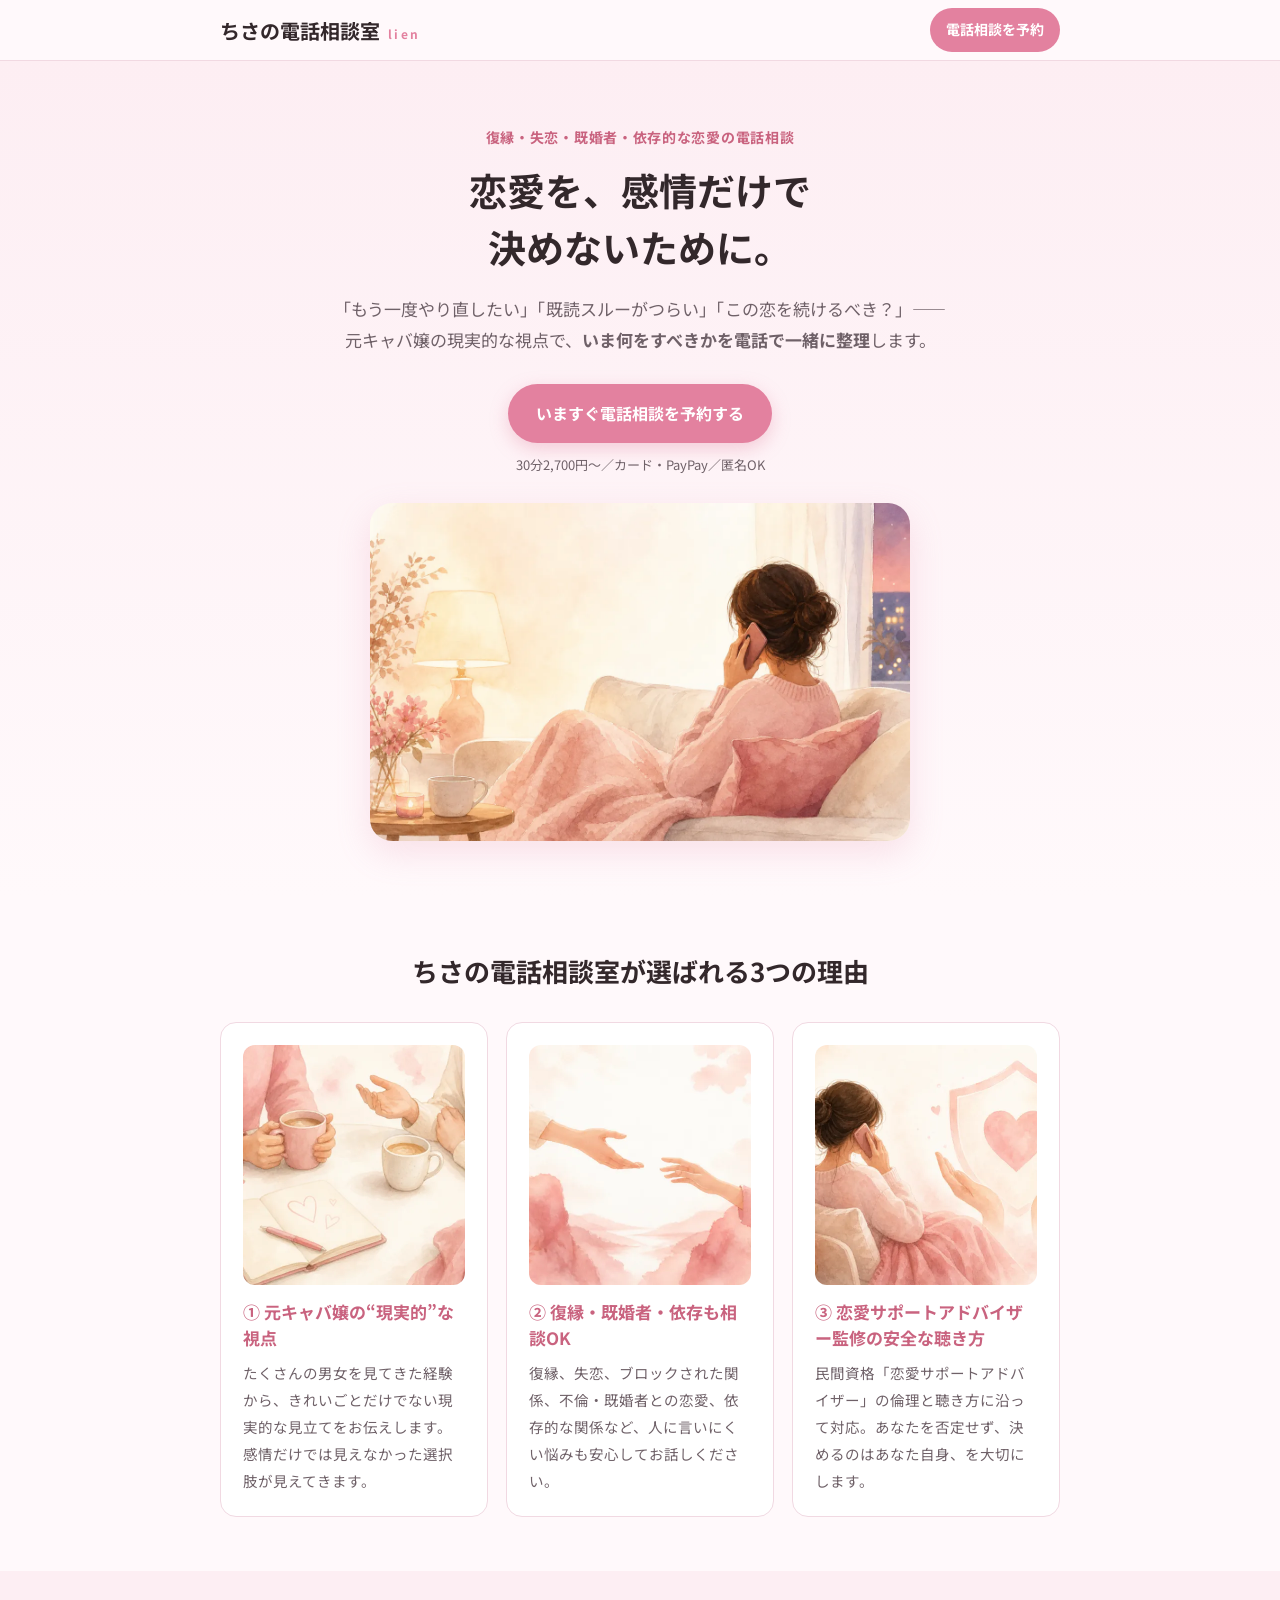
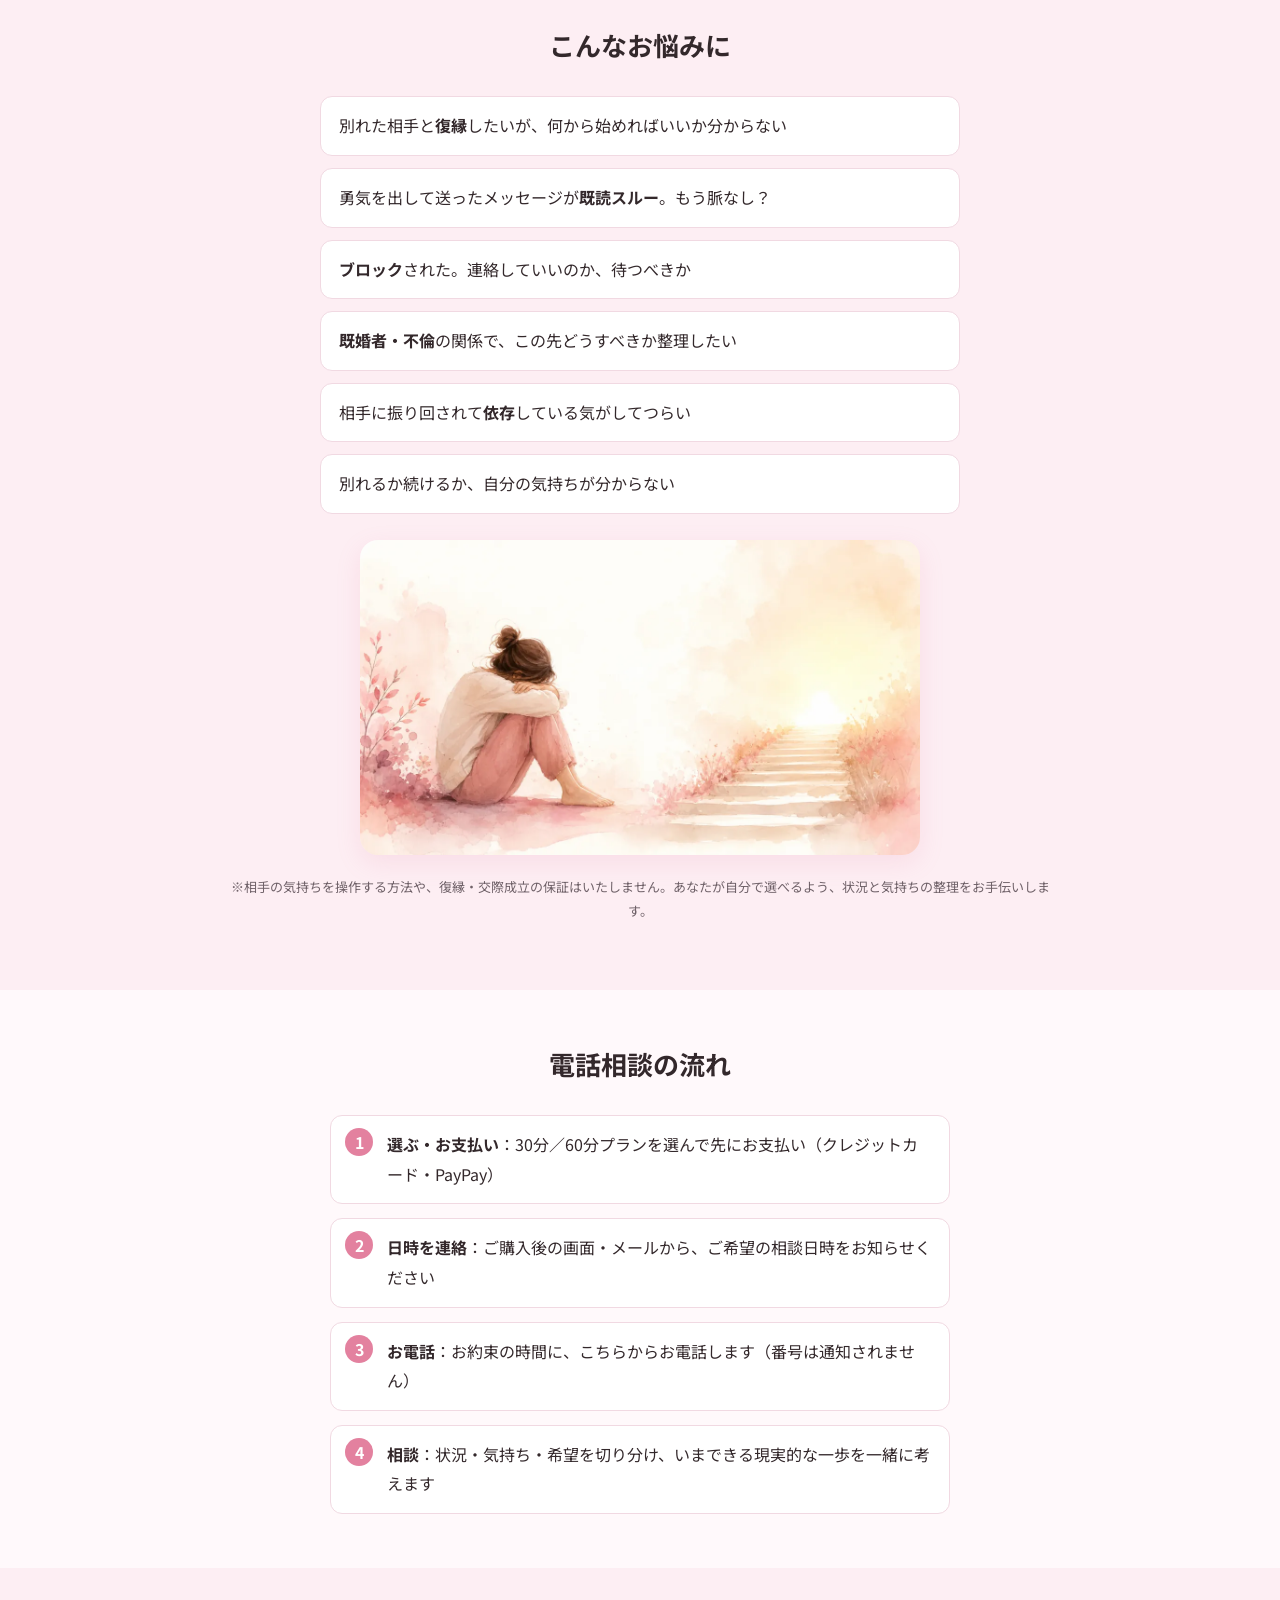
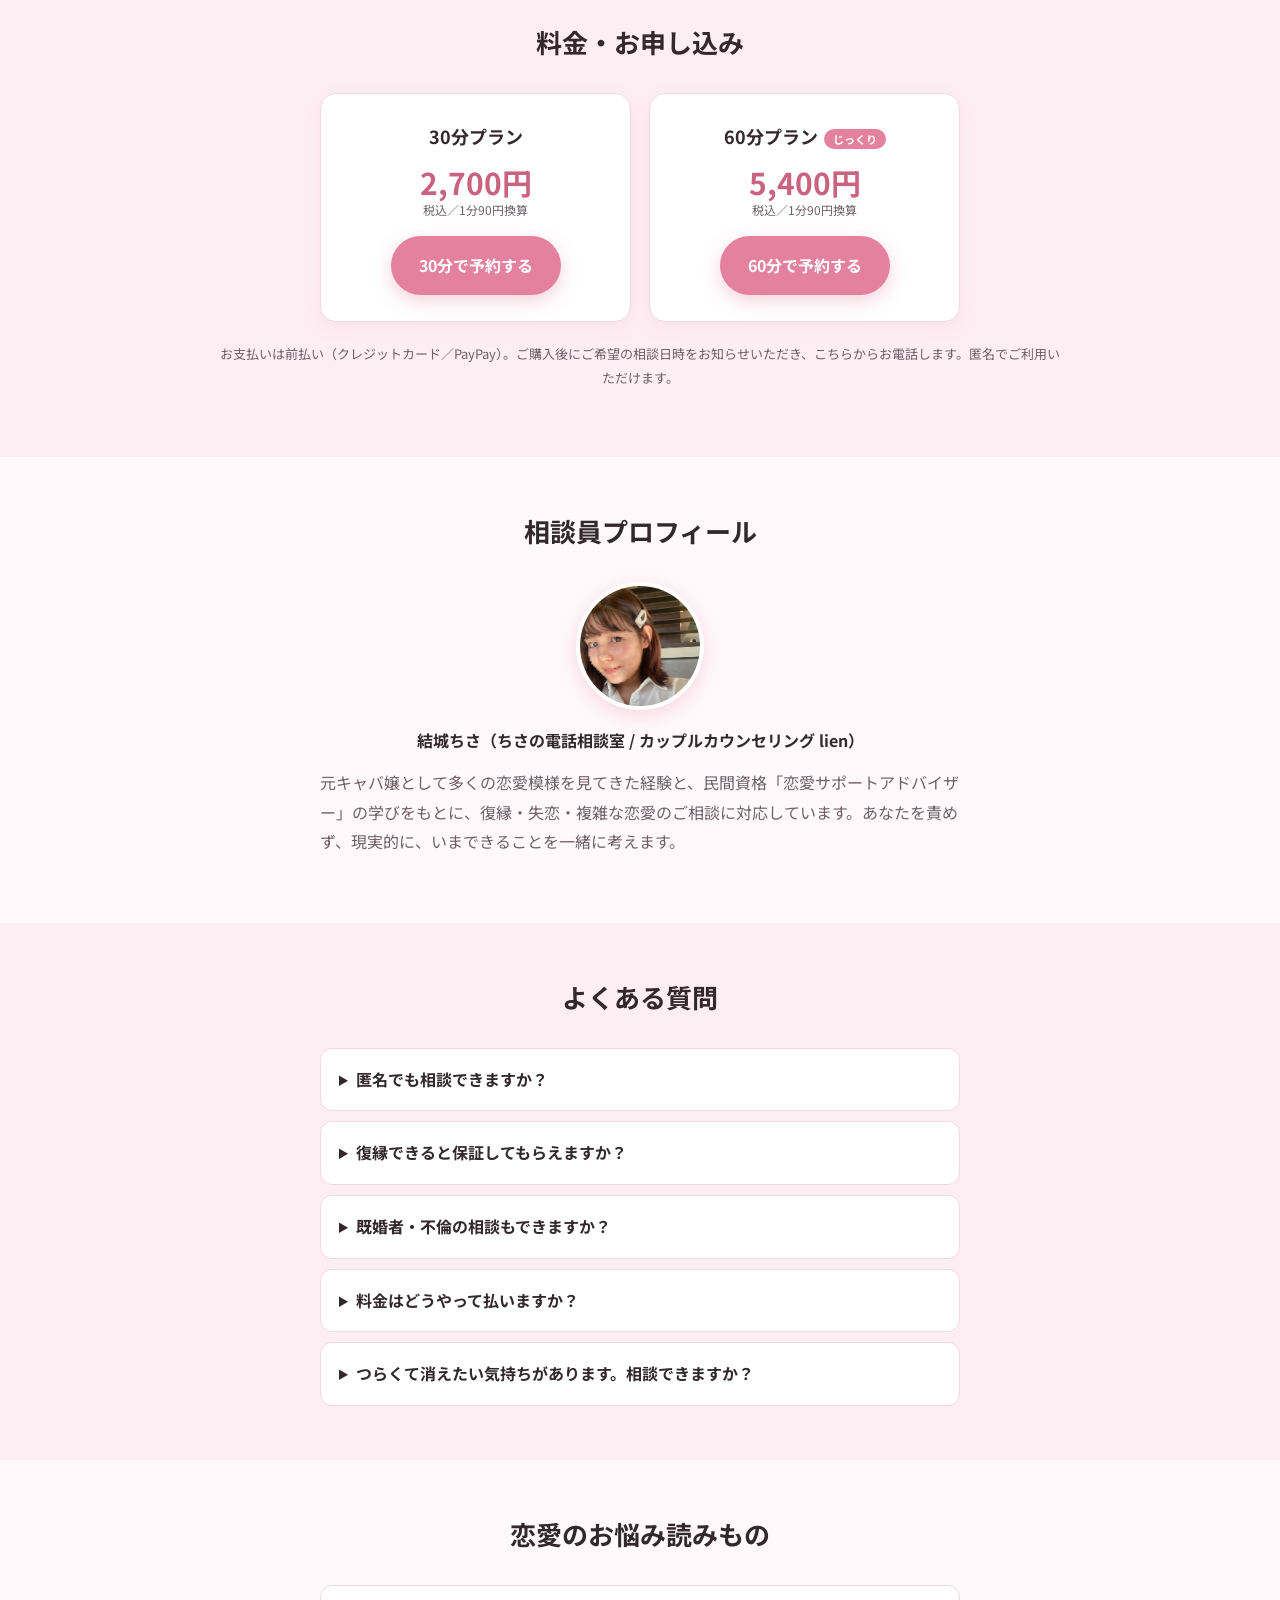
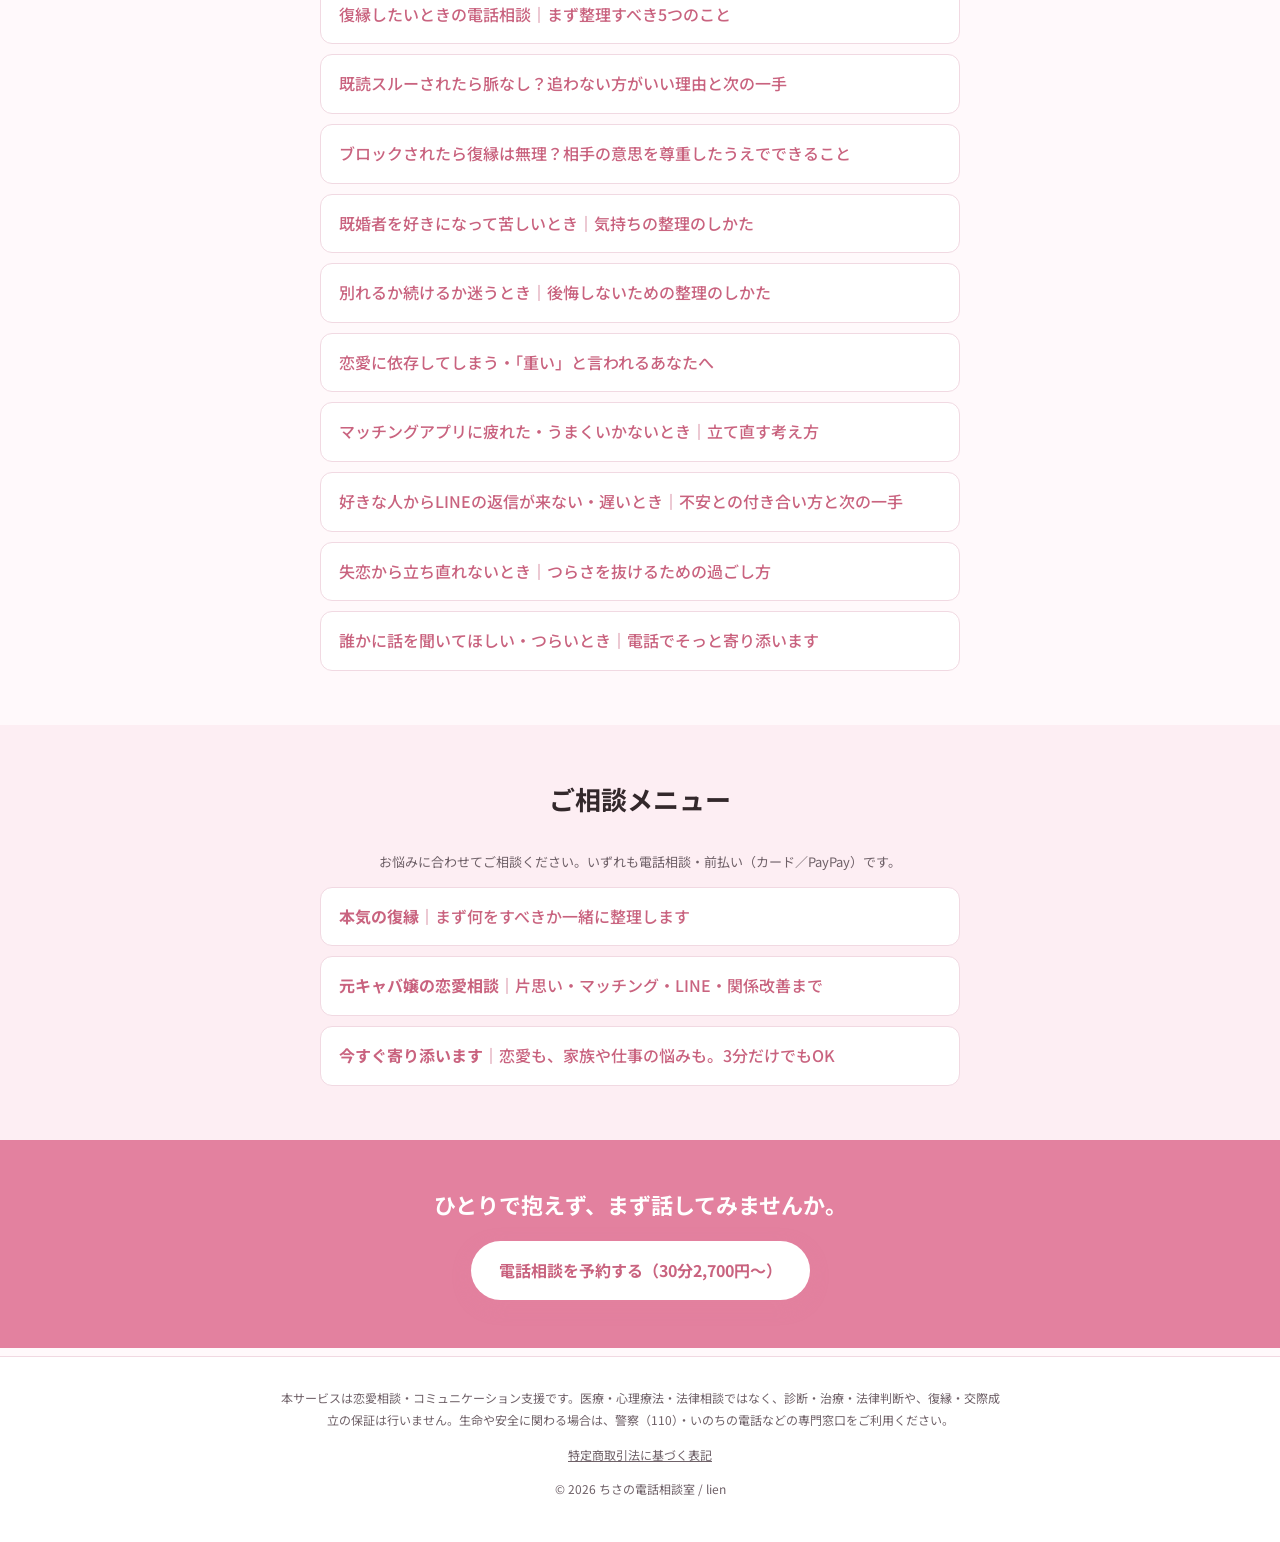
==== commit dcf02604: "lien特商法ページ追加＋全フッターにリンク／料金表記を前払いブロックに統一" ====
--- a/index.html
+++ b/index.html
@@ -174,7 +174,7 @@
   <section class="sec sec--alt">
     <div class="wrap">
       <h2 class="sec__title">ご相談メニュー</h2>
-      <p class="needs__note" style="margin-top:0">お悩みに合わせて選べます。いずれも電話相談・1分90円・後払いです。</p>
+      <p class="needs__note" style="margin-top:0">お悩みに合わせてご相談ください。いずれも電話相談・前払い（カード／PayPay）です。</p>
       <ul class="posts">
         <li><a href="#plan"><b>本気の復縁</b>｜まず何をすべきか一緒に整理します</a></li>
         <li><a href="#plan"><b>元キャバ嬢の恋愛相談</b>｜片思い・マッチング・LINE・関係改善まで</a></li>
@@ -186,7 +186,7 @@
   <section class="cta-band">
     <div class="wrap">
       <h2>ひとりで抱えず、まず話してみませんか。</h2>
-      <a class="btn btn--light" href="#plan">電話相談を予約する（1分90円）</a>
+      <a class="btn btn--light" href="#plan">電話相談を予約する（30分2,700円〜）</a>
     </div>
   </section>
 </main>
@@ -194,6 +194,7 @@
 <footer class="ft">
   <div class="wrap">
     <p class="ft__note">本サービスは恋愛相談・コミュニケーション支援です。医療・心理療法・法律相談ではなく、診断・治療・法律判断や、復縁・交際成立の保証は行いません。生命や安全に関わる場合は、警察（110）・いのちの電話などの専門窓口をご利用ください。</p>
+    <p class="ft__links"><a href="legal/tokushoho.html">特定商取引法に基づく表記</a></p>
     <p class="ft__copy">© <span id="y">2026</span> ちさの電話相談室 / lien</p>
   </div>
 </footer>
--- a/styles.css
+++ b/styles.css
@@ -101,6 +101,17 @@
 .plan__price{font-size:30px;font-weight:700;color:var(--pink-d);margin-bottom:18px;line-height:1.3}
 .plan__price span{display:block;font-size:12px;color:var(--muted);font-weight:400}
 
+/* legal */
+.legal{max-width:720px;margin:0 auto;padding:40px 20px}
+.legal h1{font-size:26px;margin:0 0 8px}
+.legal .lead{color:var(--muted);font-size:14px;margin:0 0 20px}
+.legal dt{font-weight:700;margin-top:18px;color:var(--pink-d)}
+.legal dd{margin:6px 0 0;color:#473b40}
+.legal__date{color:var(--muted);font-size:13px;margin-top:28px}
+.legal .back{display:inline-block;margin-bottom:16px;font-size:14px}
+.ft__links{text-align:center;font-size:12px;margin:0 0 8px}
+.ft__links a{color:var(--muted);margin:0 8px}
+
 @media(max-width:720px){
   .hero__title{font-size:30px}
   .cards{grid-template-columns:1fr}
